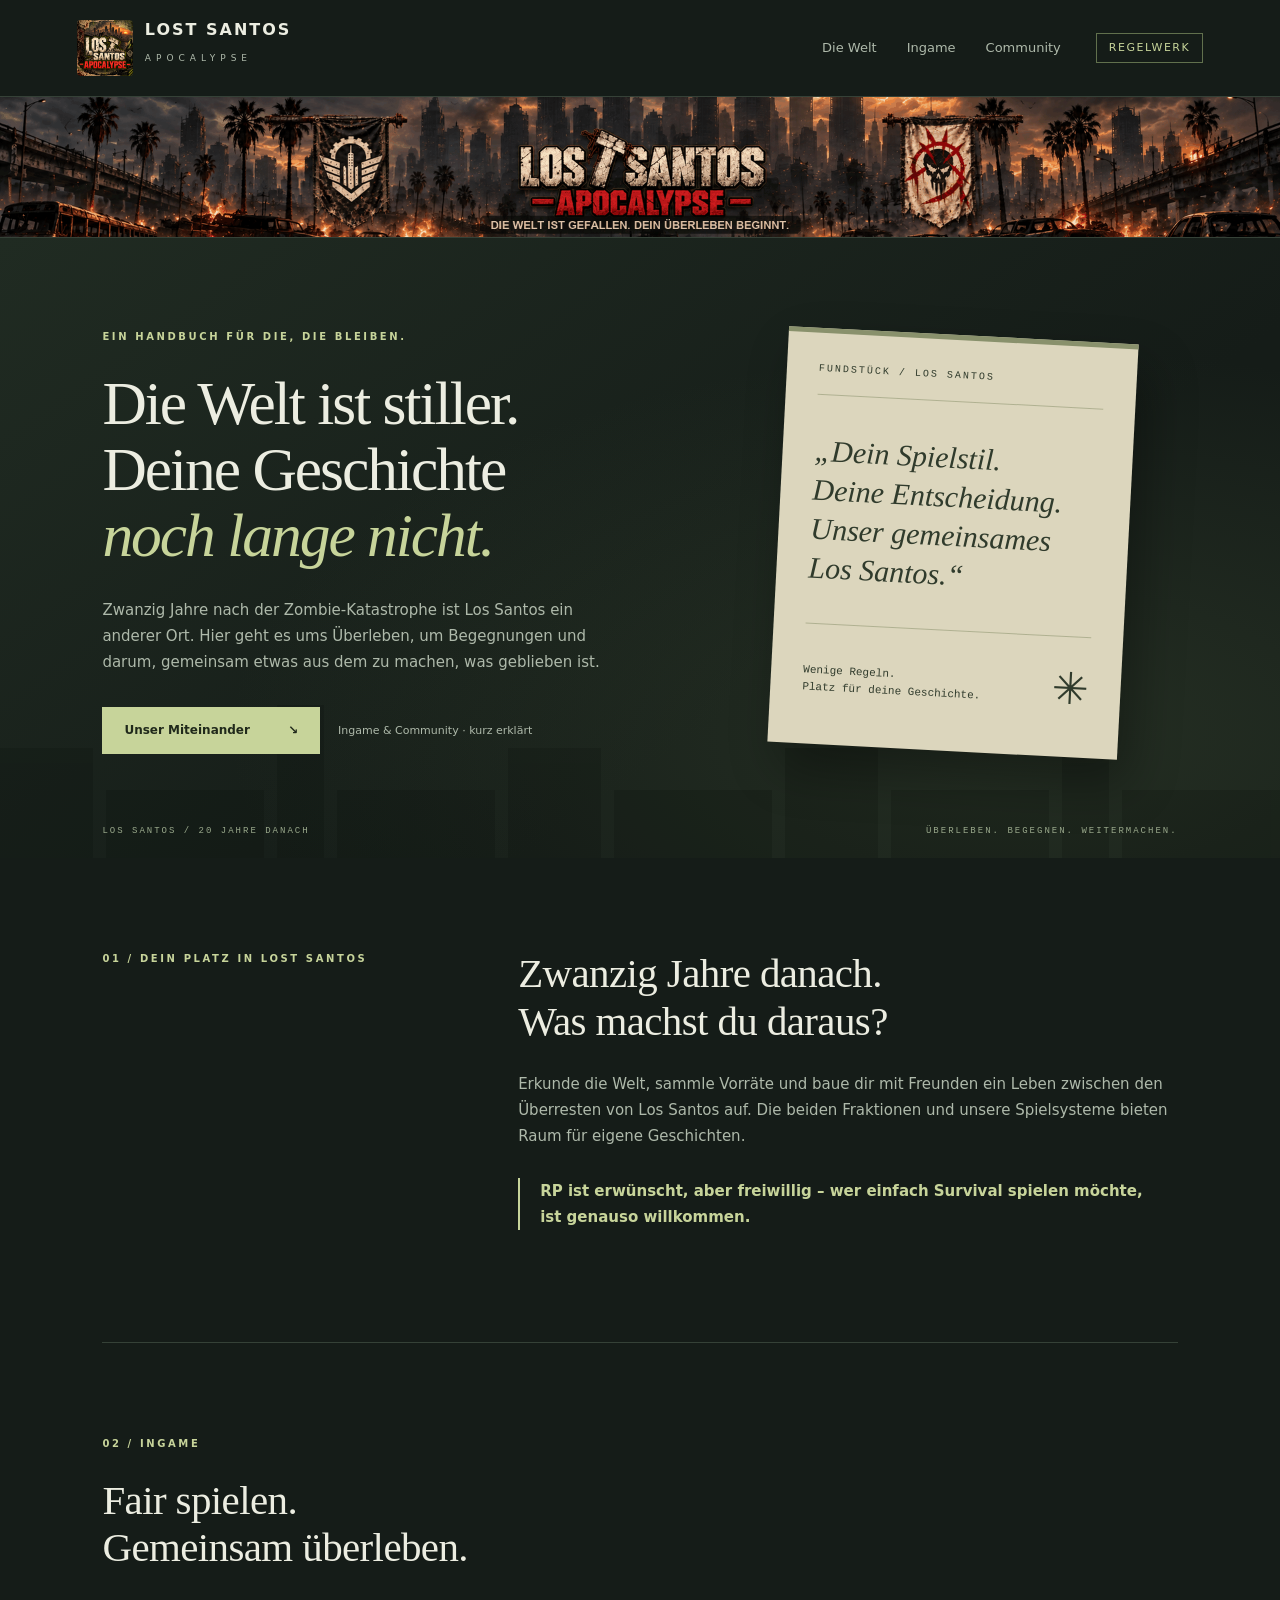
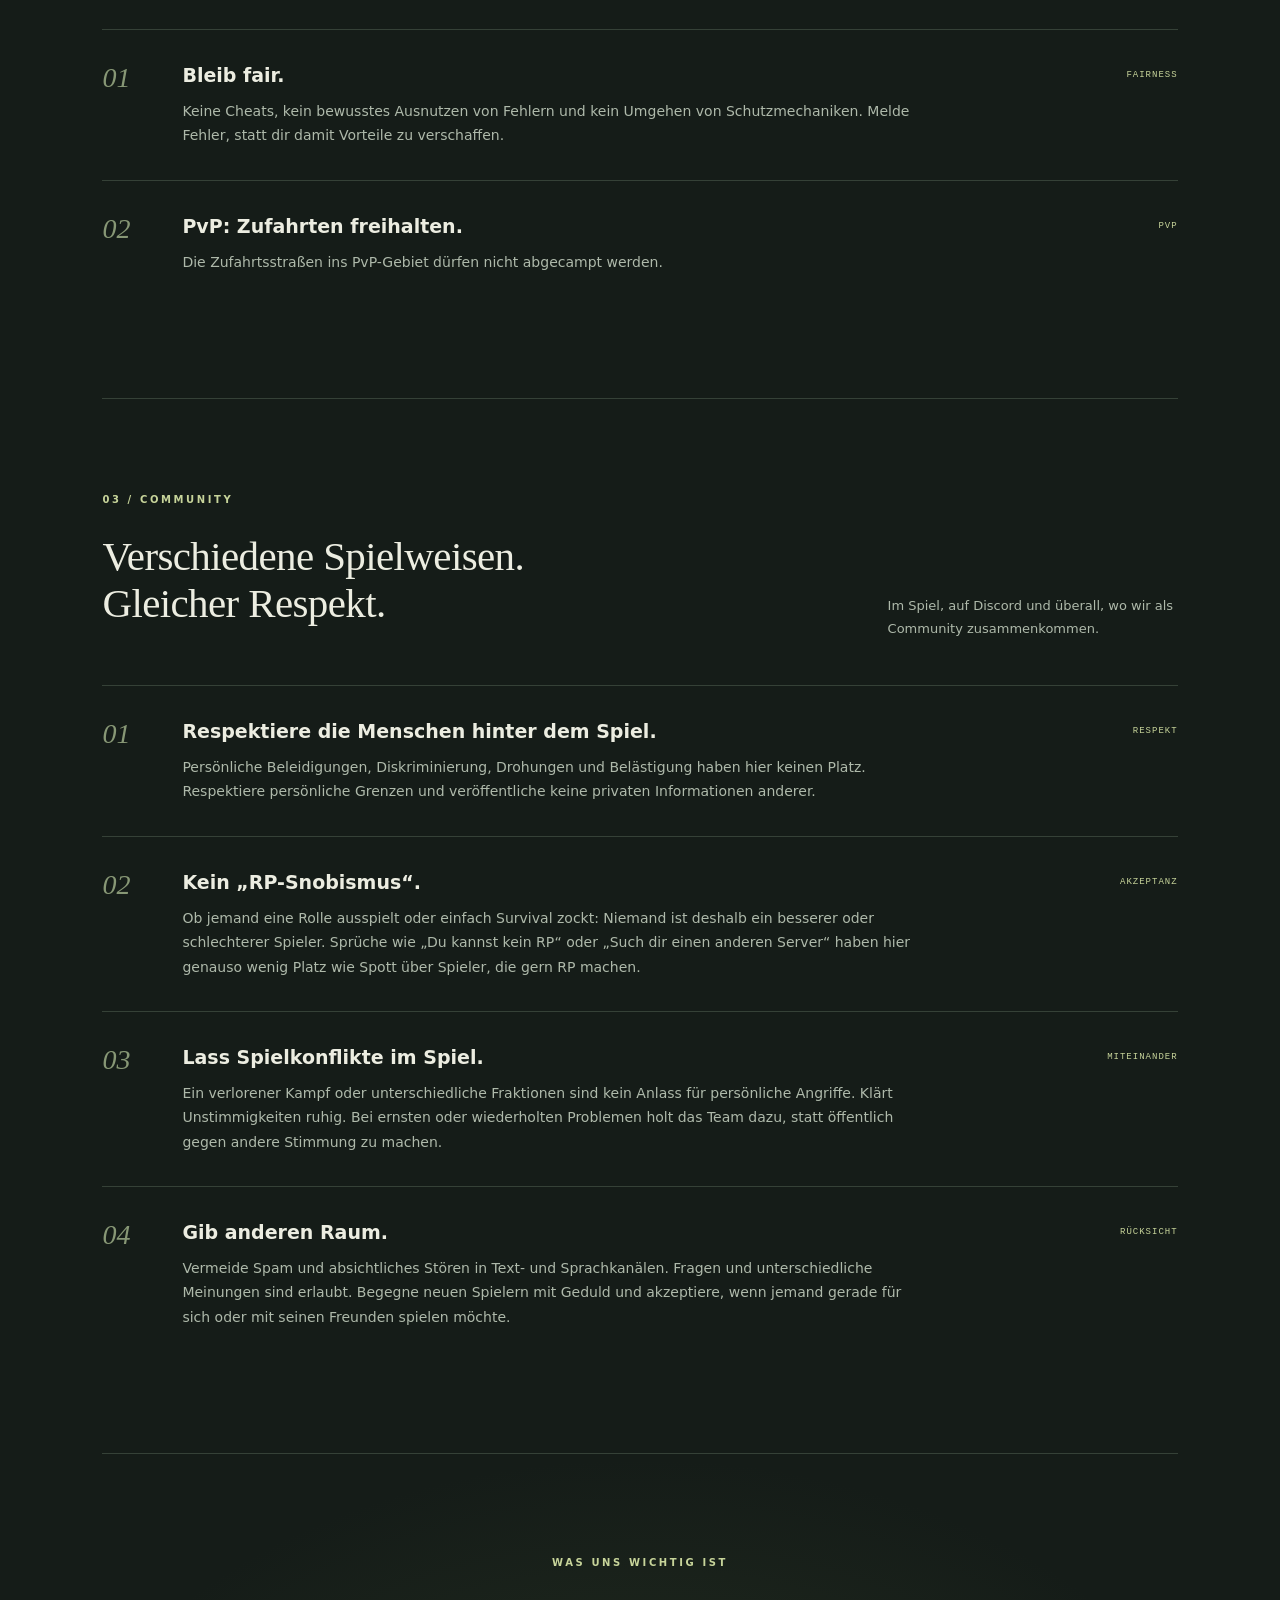
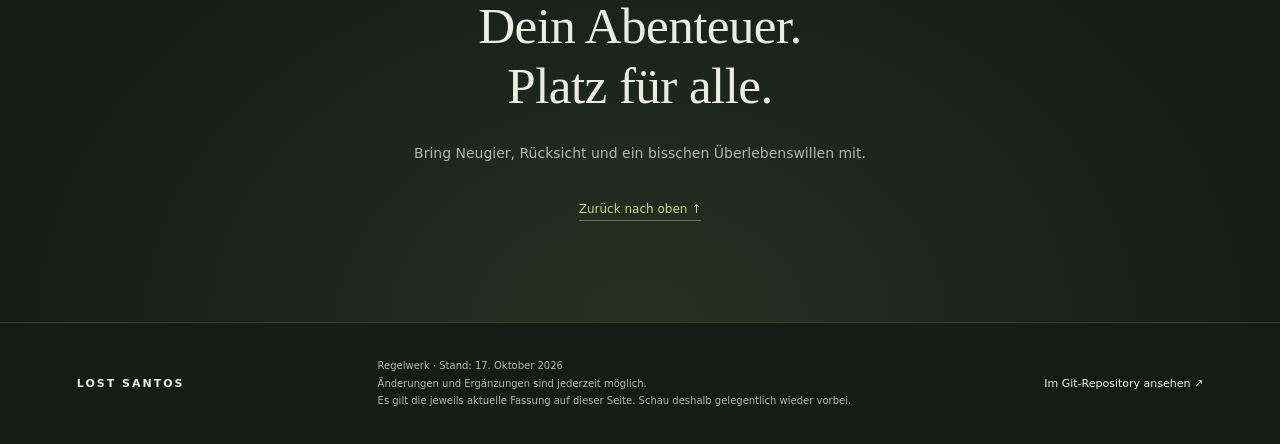
==== website/regelwerk/regelwerk.html @ 243e9819 "Community-Regel gegen RP-Snobismus konkretisieren" ====
<!doctype html>
<html lang="de">
<head>
  <meta charset="utf-8">
  <meta name="viewport" content="width=device-width, initial-scale=1">
  <meta name="theme-color" content="#151c18">
  <meta property="og:title" content="Lost Santos Apocalypse · Regelwerk">
  <meta property="og:description" content="Dein Abenteuer. Dein Spielstil. Survival und freiwilliges RP – mit fairen Ingame- und Community-Regeln.">
  <meta property="og:type" content="website">
  <meta property="og:site_name" content="Lost Santos · Apocalypse">
  <meta property="og:url" content="https://boreal-code-forge.github.io/LosT---Apocalypse-Server/regelwerk.html">
  <meta property="og:image" content="https://boreal-code-forge.github.io/LosT---Apocalypse-Server/assets/discord-preview-v1.png">
  <meta property="og:image:type" content="image/png">
  <meta property="og:image:width" content="2172">
  <meta property="og:image:height" content="724">
  <meta property="og:image:alt" content="Lost Santos Apocalypse – Logo zwischen den beiden Fraktionsbannern in der verlassenen Stadt">
  <meta name="twitter:card" content="summary_large_image">
  <meta name="twitter:title" content="Lost Santos Apocalypse · Regelwerk">
  <meta name="twitter:description" content="Survival und freiwilliges RP. Dein Spielstil, unser gemeinsames Los Santos.">
  <meta name="twitter:image" content="https://boreal-code-forge.github.io/LosT---Apocalypse-Server/assets/discord-preview-v1.png">
  <meta name="twitter:image:alt" content="Lost Santos Apocalypse – Projektmotiv">
  <meta name="description" content="Lost Santos – zwanzig Jahre nach der Katastrophe. Survival und freiwilliges RP. Ingame- und Community-Regeln für alle Spielweisen.">
  <link rel="icon" type="image/png" href="assets/logo.png">
  <title>Das kleine Regelwerk · Lost Santos</title>
  <link rel="stylesheet" href="style.css?v=2">
<script id="discord:component-embed" type="application/json">{"component":{"accent_color":13096090,"components":[{"items":[{"media":{"url":"https://boreal-code-forge.github.io/LosT---Apocalypse-Server/assets/discord-preview-v1.png"},"description":"Lost Santos Apocalypse"}],"type":12},{"content":"## Lost Santos · Regelwerk\nSurvival, RP oder beides: Du entscheidest. Gemeinsam spielen, fair bleiben und andere Spielweisen respektieren.","type":10},{"components":[{"url":"https://boreal-code-forge.github.io/LosT---Apocalypse-Server/#ingame","style":5,"label":"Ingame-Regeln","type":2},{"url":"https://boreal-code-forge.github.io/LosT---Apocalypse-Server/#community","style":5,"label":"Community-Regeln","type":2}],"type":1}],"type":17}}</script>
</head>
<body>
  <a class="skip" href="#leitlinien">Direkt zu den Ingame-Regeln</a>
  <header class="topbar">
    <a class="brand" href="#"><img class="brand-logo" src="assets/logo.png" width="96" height="96" alt=""> LOST SANTOS<span class="brand-sub">APOCALYPSE</span></a>
    <nav aria-label="Seitennavigation"><a href="#welt">Die Welt</a><a href="#ingame">Ingame</a><a href="#community">Community</a></nav>
    <span class="draft">Regelwerk</span>
  </header>
  <main>
    <div class="project-banner">
      <picture>
        <source media="(prefers-reduced-motion: reduce)" srcset="assets/banner.png">
        <img src="assets/banner.gif" width="1920" height="210" alt="Lost Santos Apocalypse – verlassene Skyline und die Banner beider Fraktionen" fetchpriority="high">
      </picture>
    </div>
    <section class="hero" aria-labelledby="titel">
      <div class="hero-copy"><p class="eyebrow">EIN HANDBUCH FÜR DIE, DIE BLEIBEN.</p>
        <h1 id="titel">Die Welt ist stiller.<br>Deine Geschichte<br><em>noch lange nicht.</em></h1>
        <p class="intro">Zwanzig Jahre nach der Zombie-Katastrophe ist Los Santos ein anderer Ort. Hier geht es ums Überleben, um Begegnungen und darum, gemeinsam etwas aus dem zu machen, was geblieben ist.</p>
        <a class="button" href="#leitlinien">Unser Miteinander <span aria-hidden="true">↘</span></a><span class="reading">Ingame &amp; Community · kurz erklärt</span>
      </div>
      <aside class="field-note"><span class="note-meta">FUNDSTÜCK / LOS SANTOS</span><p>„Dein Spielstil.<br>Deine Entscheidung.<br>Unser gemeinsames Los Santos.“</p><div class="note-bottom">Wenige Regeln.<br>Platz für deine Geschichte.<span aria-hidden="true">✳</span></div></aside>
      <div class="horizon" aria-hidden="true"><i></i><i></i><i></i><i></i><i></i><i></i><i></i><i></i><i></i><i></i></div>
      <div class="hero-bottom"><span>LOS SANTOS / 20 JAHRE DANACH</span><span>ÜBERLEBEN. BEGEGNEN. WEITERMACHEN.</span></div>
    </section>
    <section class="world section" id="welt"><p class="eyebrow">01 / DEIN PLATZ IN LOST SANTOS</p><div><h2>Zwanzig Jahre danach.<br>Was machst du daraus?</h2><p>Erkunde die Welt, sammle Vorräte und baue dir mit Freunden ein Leben zwischen den Überresten von Los Santos auf. Die beiden Fraktionen und unsere Spielsysteme bieten Raum für eigene Geschichten.</p><p class="principle">RP ist erwünscht, aber freiwillig – wer einfach Survival spielen möchte, ist genauso willkommen.</p></div></section>
    <section class="rules section" id="leitlinien"><div class="section-heading" id="ingame"><div><p class="eyebrow">02 / INGAME</p><h2>Fair spielen.<br>Gemeinsam überleben.</h2></div></div>
      <div class="rule-list">
        <article><span class="number">01</span><div><h3>Bleib fair.</h3><p>Keine Cheats, kein bewusstes Ausnutzen von Fehlern und kein Umgehen von Schutzmechaniken. Melde Fehler, statt dir damit Vorteile zu verschaffen.</p></div><span class="rule-tag">FAIRNESS</span></article>
        <article><span class="number">02</span><div><h3>PvP: Zufahrten freihalten.</h3><p>Die Zufahrtsstraßen ins PvP-Gebiet dürfen nicht abgecampt werden.</p></div><span class="rule-tag">PVP</span></article>
      </div>
    </section>
    <section class="rules section" id="community"><div class="section-heading"><div><p class="eyebrow">03 / COMMUNITY</p><h2>Verschiedene Spielweisen.<br>Gleicher Respekt.</h2></div><p>Im Spiel, auf Discord und überall, wo wir als Community zusammenkommen.</p></div>
      <div class="rule-list">
        <article><span class="number">01</span><div><h3>Respektiere die Menschen hinter dem Spiel.</h3><p>Persönliche Beleidigungen, Diskriminierung, Drohungen und Belästigung haben hier keinen Platz. Respektiere persönliche Grenzen und veröffentliche keine privaten Informationen anderer.</p></div><span class="rule-tag">RESPEKT</span></article>
        <article><span class="number">02</span><div><h3>Kein „RP-Snobismus“.</h3><p>Ob jemand eine Rolle ausspielt oder einfach Survival zockt: Niemand ist deshalb ein besserer oder schlechterer Spieler. Sprüche wie „Du kannst kein RP“ oder „Such dir einen anderen Server“ haben hier genauso wenig Platz wie Spott über Spieler, die gern RP machen.</p></div><span class="rule-tag">AKZEPTANZ</span></article>
        <article><span class="number">03</span><div><h3>Lass Spielkonflikte im Spiel.</h3><p>Ein verlorener Kampf oder unterschiedliche Fraktionen sind kein Anlass für persönliche Angriffe. Klärt Unstimmigkeiten ruhig. Bei ernsten oder wiederholten Problemen holt das Team dazu, statt öffentlich gegen andere Stimmung zu machen.</p></div><span class="rule-tag">MITEINANDER</span></article>
        <article><span class="number">04</span><div><h3>Gib anderen Raum.</h3><p>Vermeide Spam und absichtliches Stören in Text- und Sprachkanälen. Fragen und unterschiedliche Meinungen sind erlaubt. Begegne neuen Spielern mit Geduld und akzeptiere, wenn jemand gerade für sich oder mit seinen Freunden spielen möchte.</p></div><span class="rule-tag">RÜCKSICHT</span></article>
      </div>
    </section>
    <section class="closing"><p class="eyebrow">WAS UNS WICHTIG IST</p><h2>Dein Abenteuer.<br>Platz für alle.</h2><p>Bring Neugier, Rücksicht und ein bisschen Überlebenswillen mit.</p><a href="#titel">Zurück nach oben ↑</a></section>
  </main>
  <footer><a class="footer-brand" href="#">LOST SANTOS</a><p>Regelwerk · Stand: 17. Oktober 2026<br>Änderungen und Ergänzungen sind jederzeit möglich.<br>Es gilt die jeweils aktuelle Fassung auf dieser Seite. Schau deshalb gelegentlich wieder vorbei.</p><a href="https://github.com/Boreal-Code-Forge/LosT---Apocalypse-Server/tree/main/website/regelwerk">Im Git-Repository ansehen ↗</a></footer>
</body>
</html>
---- website/regelwerk/style.css ----
:root{color-scheme:dark;--bg:#151c18;--ink:#ecede1;--muted:#aeb9aa;--line:#354137;--accent:#c7d49a;--paper:#dcd6bd}
*{box-sizing:border-box}html{scroll-behavior:smooth;scroll-padding-top:90px}body{margin:0;background:var(--bg);color:var(--ink);font:16px/1.75 system-ui,-apple-system,"Segoe UI",sans-serif}a{color:inherit;text-decoration:none}a:focus-visible{outline:3px solid var(--accent);outline-offset:6px}.skip{position:absolute;left:20px;top:-100px;background:var(--paper);color:var(--bg);padding:12px;z-index:20}.skip:focus{top:10px}.topbar{min-height:96px;padding:20px 6%;display:flex;align-items:center;gap:35px;border-bottom:1px solid var(--line)}.brand{font-weight:850;letter-spacing:2px;display:grid;grid-template-columns:44px auto;column-gap:12px;line-height:1.3}.brand-mark{grid-row:span 2;border:1px solid var(--accent);display:grid;place-items:center;color:var(--accent);font-size:16px}.brand-sub{font-size:9px;font-weight:500;letter-spacing:5px;color:var(--muted)}nav{display:flex;gap:30px;margin-left:auto;font-size:13px;color:var(--muted)}nav a:hover,footer a:hover{color:var(--accent)}.draft{border:1px solid #61704d;color:var(--accent);padding:4px 12px;font-size:11px;text-transform:uppercase;letter-spacing:1.5px}.hero{position:relative;overflow:hidden;min-height:710px;padding:82px 8% 74px;display:grid;grid-template-columns:1.5fr 1fr;gap:7%;align-items:center;background:radial-gradient(ellipse at 80% 80%,#45563a55,transparent 55%),linear-gradient(145deg,#202b22,#151c18 65%)}.hero-copy,.field-note{position:relative;z-index:2}.eyebrow{font-size:10px;font-weight:750;letter-spacing:2.6px;color:var(--accent);margin:0 0 24px}h1,h2,h3,p{margin-top:0}h1{font:clamp(42px,4.8vw,76px)/1.08 Georgia,serif;letter-spacing:-2px;margin-bottom:28px}h1 em{color:var(--accent);font-weight:400}.intro{max-width:520px;color:var(--muted);font-size:15px}.button{display:inline-flex;gap:38px;align-items:center;background:var(--accent);color:#20291b;padding:13px 22px;font-size:12px;font-weight:750;margin-top:16px}.button:hover{background:#e2eabf}.reading{display:inline-block;color:var(--muted);font-size:11px;margin:18px}.field-note{background:var(--paper);color:#303b2c;max-width:350px;padding:30px 32px;transform:rotate(3deg);box-shadow:12px 24px 50px #0005;border-top:5px solid #89916c}.note-meta{font:10px monospace;letter-spacing:2px;border-bottom:1px solid #89916c88;display:block;padding-bottom:20px}.field-note>p{font:italic 30px/1.3 Georgia,serif;margin:36px 0}.note-bottom{display:flex;justify-content:space-between;align-items:center;font:11px/1.6 monospace;border-top:1px solid #89916c88;padding-top:20px}.note-bottom span{font-size:44px}.hero-bottom{position:absolute;bottom:22px;left:8%;right:8%;display:flex;justify-content:space-between;font:9px monospace;letter-spacing:2px;color:#99a88b}.horizon{position:absolute;bottom:0;left:0;width:100%;height:170px;display:flex;align-items:end;gap:1%;opacity:.18;pointer-events:none}.horizon i{background:#070c08;width:10%;height:65%}.horizon i:nth-child(3n){height:90%;width:5%}.horizon i:nth-child(2n){height:40%;width:17%}.section{margin:0 auto;padding:92px 0;max-width:1120px;width:84%;border-bottom:1px solid var(--line)}.world{display:grid;grid-template-columns:1fr 2fr;gap:8%}h2{font:clamp(30px,3.2vw,46px)/1.17 Georgia,serif;letter-spacing:-.6px;margin-bottom:25px}.world p:not(.eyebrow),.examples>div>p:not(.eyebrow){color:var(--muted);font-size:15px;max-width:650px}.world .principle{color:var(--accent)!important;font-weight:650;border-left:2px solid var(--accent);padding-left:20px;margin:28px 0 20px}.section-heading{display:flex;justify-content:space-between;gap:40px;align-items:end;margin-bottom:32px}.section-heading>p{max-width:290px;font-size:13px;color:var(--muted)}.rule-list article{display:grid;grid-template-columns:60px 1fr 110px;gap:20px;padding:32px 0;border-top:1px solid var(--line)}.number{font:italic 28px Georgia,serif;color:#879775}h3{font-size:19px;line-height:1.4;margin-bottom:10px;font-weight:600}.rule-list p{font-size:14px;color:var(--muted);max-width:740px;margin-bottom:0}.rule-tag{font:9px monospace;letter-spacing:1px;color:var(--accent);padding-top:8px;text-align:right}.rule-list .small-note{font-size:12px;margin-top:12px;color:#d5c79c}.examples{display:grid;grid-template-columns:1fr 1.2fr;gap:10%}.example-stack figure{margin:0 0 22px;padding:25px 28px;background:#202a22;border-left:2px solid #64774e}.example-stack figcaption{font:9px monospace;letter-spacing:1.2px;color:var(--accent)}blockquote{font:italic 23px/1.4 Georgia,serif;margin:16px 0}.example-stack p{font-size:12px;color:var(--muted);margin:0}.closing{text-align:center;padding:100px 8%;background:radial-gradient(ellipse at bottom,#34432a88,transparent 70%)}.closing h2{font-size:clamp(34px,4vw,53px)}.closing>p:not(.eyebrow){font-size:14px;color:var(--muted)}.closing>a{display:inline-block;margin-top:20px;border-bottom:1px solid #687855;font-size:12px;color:var(--accent)}footer{padding:34px 6%;border-top:1px solid var(--line);display:flex;justify-content:space-between;align-items:center;gap:30px}footer p{font-size:10px;color:var(--muted);margin:0}footer>a{font-size:11px}.footer-brand{font-weight:850;letter-spacing:2px}
@media(min-width:1500px){.hero{padding-left:max(8%,calc((100% - 1120px)/2));padding-right:max(8%,calc((100% - 1120px)/2))}}@media(max-width:800px){.topbar{gap:18px;flex-wrap:wrap;padding:18px 6%}.brand{font-size:13px}nav{order:3;width:100%;justify-content:center;margin:0;gap:28px}.draft{margin-left:auto}.hero{grid-template-columns:1fr;padding:55px 8% 75px;gap:40px}.field-note{width:100%;max-width:440px;transform:rotate(1deg);justify-self:center}.hero-bottom{font-size:8px}.hero-bottom span:last-child{display:none}.section{padding:55px 0}.world,.examples{grid-template-columns:1fr;gap:15px}.section-heading{display:block}.section-heading>p{max-width:none}.rule-list article{grid-template-columns:35px 1fr;gap:12px}.rule-tag{grid-column:2;text-align:left;padding:0;grid-row:auto}.reading{margin-left:0;display:block}.closing{padding:65px 8%}footer{flex-direction:column;text-align:center;gap:18px}h1{letter-spacing:-1px}.field-note>p{font-size:27px}}@media(prefers-reduced-motion:reduce){html{scroll-behavior:auto}}@media print{body{background:white;color:#111}.topbar, .horizon,.button,.reading,.hero-bottom,.closing>a,footer>a{display:none}.hero{display:block;min-height:0;padding:20px;background:none}.field-note{display:none}.section{width:100%;padding:25px 0}.world,.examples{display:block}.eyebrow,.rule-list p,.world p:not(.eyebrow),.rule-tag{color:#333!important}.rule-list article{break-inside:avoid}.closing{padding:25px;background:none}footer{padding:15px}.example-stack figure{background:#eee}h1 em{color:#333}}

/* Originales Projektbranding; Banner immer vollständig anzeigen. */
.brand{grid-template-columns:56px auto}.brand-logo{grid-row:span 2;width:56px;height:56px;object-fit:contain;border-radius:4px;align-self:center}.project-banner{width:100%;background:#171814;border-bottom:1px solid var(--line)}.project-banner picture,.project-banner img{display:block;width:100%}.project-banner img{height:auto;object-fit:contain}.hero{min-height:620px;padding-top:64px;padding-bottom:74px}
@media(max-width:800px){.brand{grid-template-columns:48px auto}.brand-logo{width:48px;height:48px}.hero{min-height:0;padding-top:45px}}
@media print{.project-banner{display:none}}
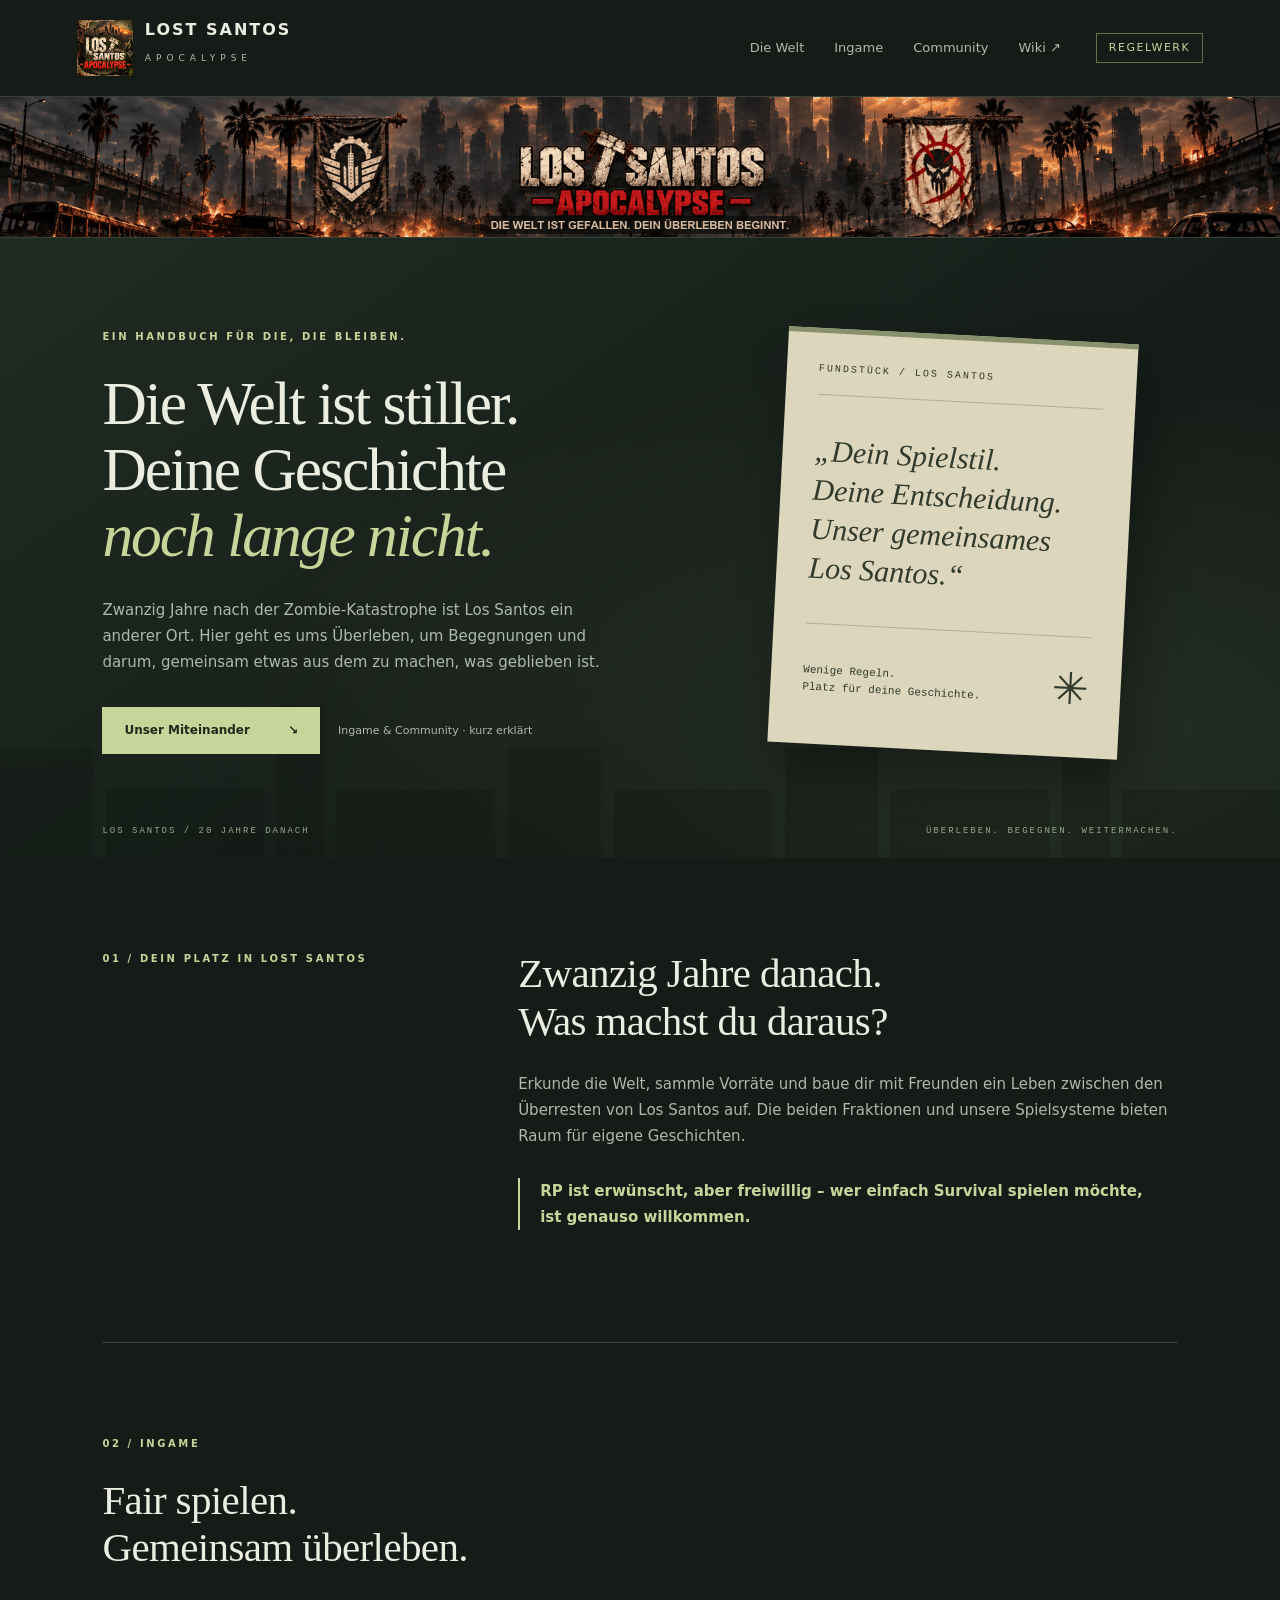
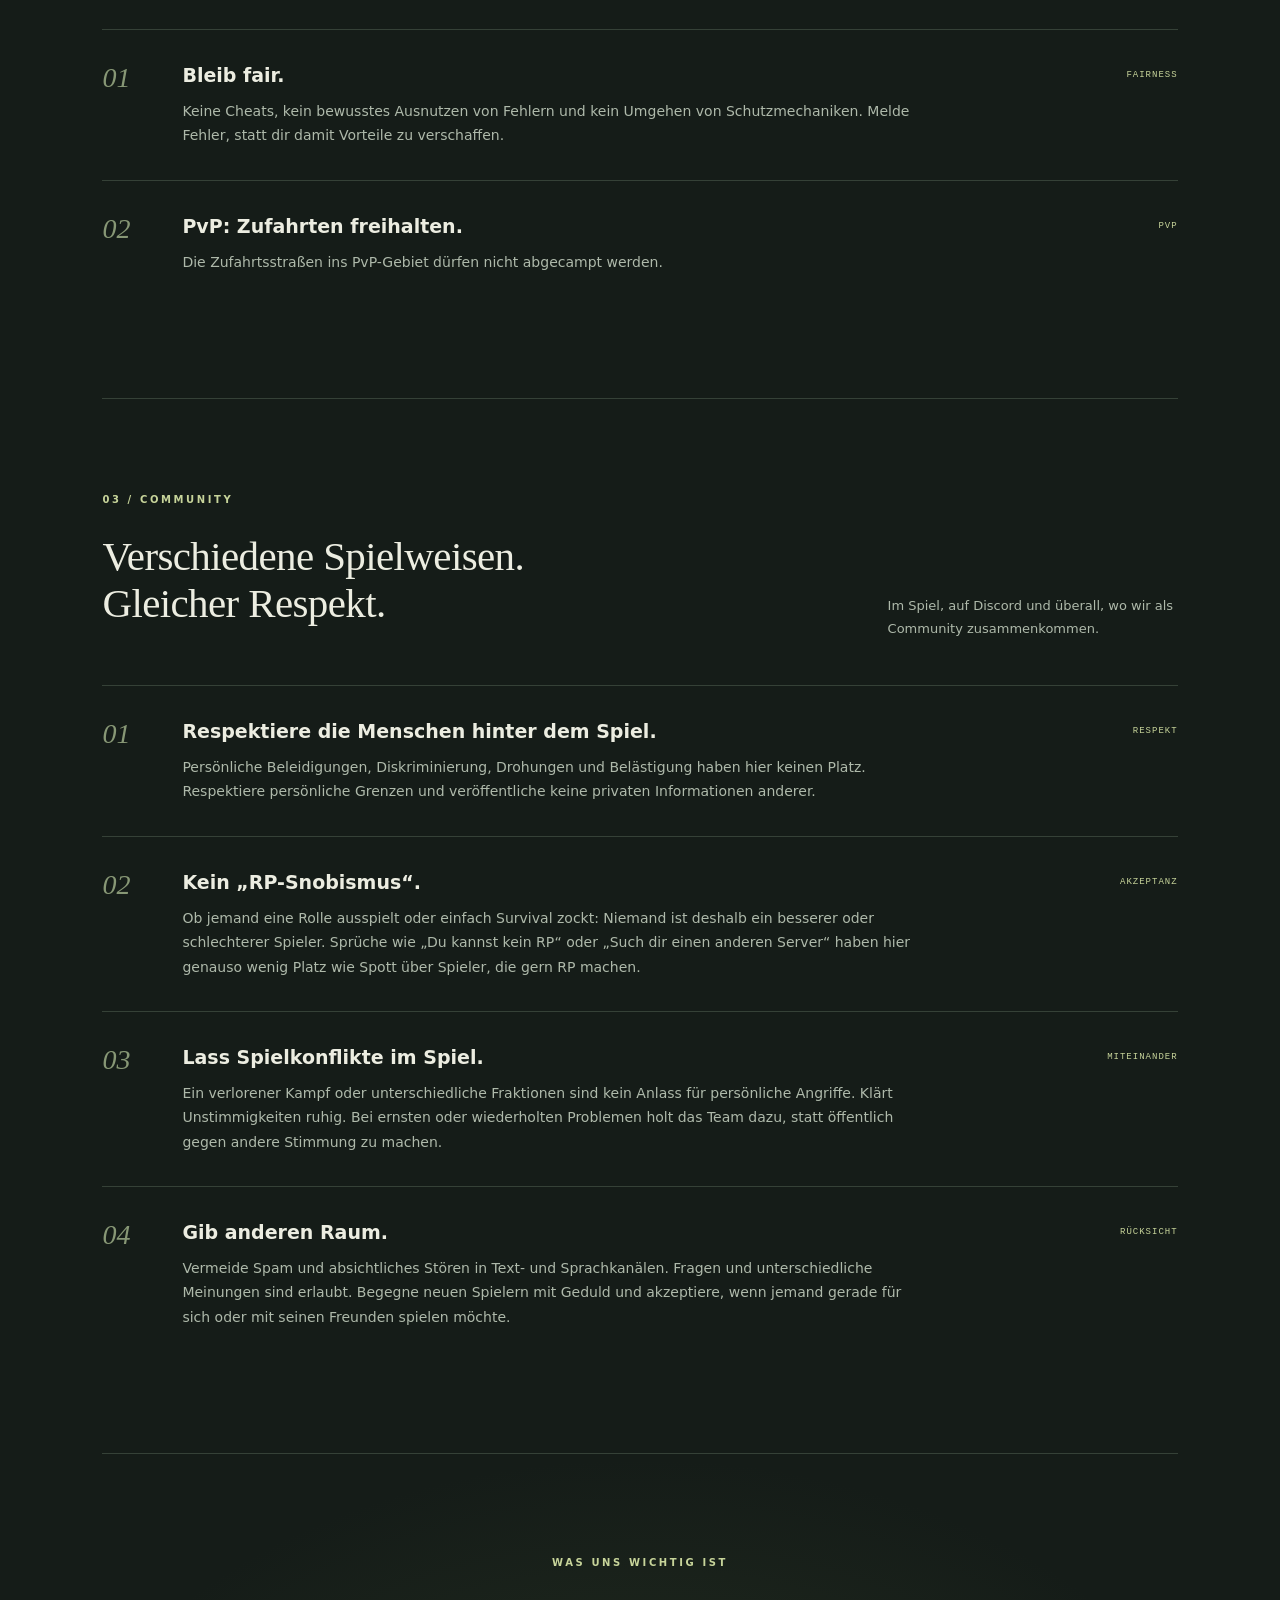
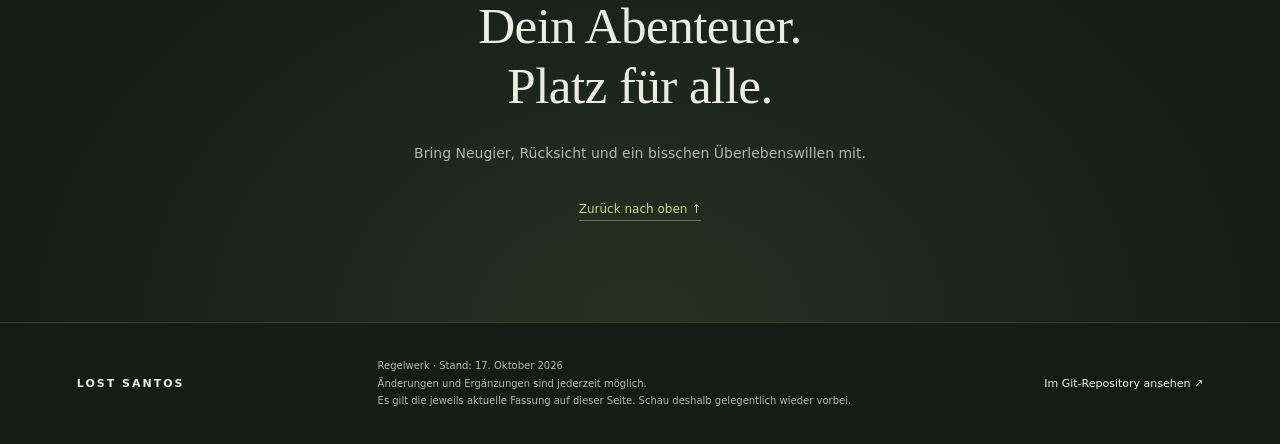
==== commit 2c47c9cb: "Spieler-Wiki mit Suche und nachvollziehbarer Quellenpflege ergänzen" ====
--- a/website/regelwerk/regelwerk.html
+++ b/website/regelwerk/regelwerk.html
@@ -29,7 +29,7 @@
   <a class="skip" href="#leitlinien">Direkt zu den Ingame-Regeln</a>
   <header class="topbar">
     <a class="brand" href="#"><img class="brand-logo" src="assets/logo.png" width="96" height="96" alt=""> LOST SANTOS<span class="brand-sub">APOCALYPSE</span></a>
-    <nav aria-label="Seitennavigation"><a href="#welt">Die Welt</a><a href="#ingame">Ingame</a><a href="#community">Community</a></nav>
+    <nav aria-label="Seitennavigation"><a href="#welt">Die Welt</a><a href="#ingame">Ingame</a><a href="#community">Community</a><a href="wiki/">Wiki ↗</a></nav>
     <span class="draft">Regelwerk</span>
   </header>
   <main>
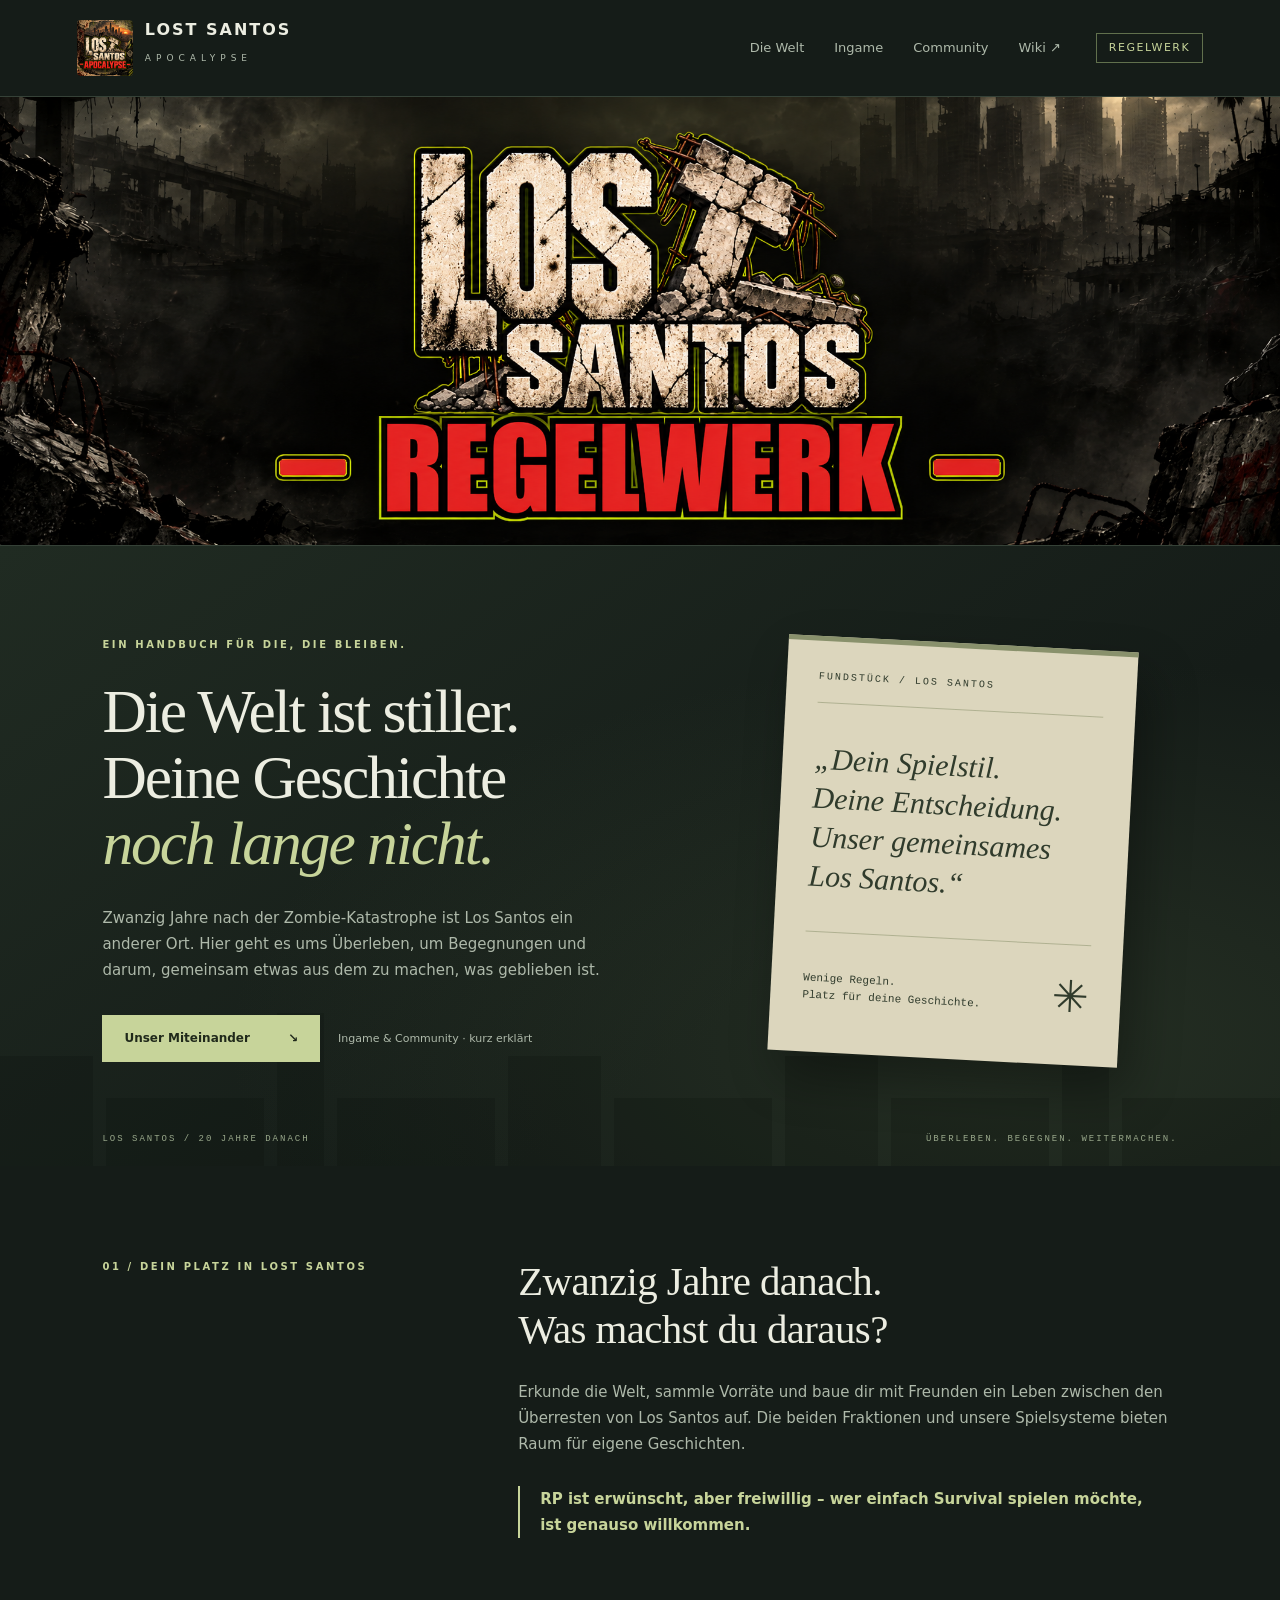
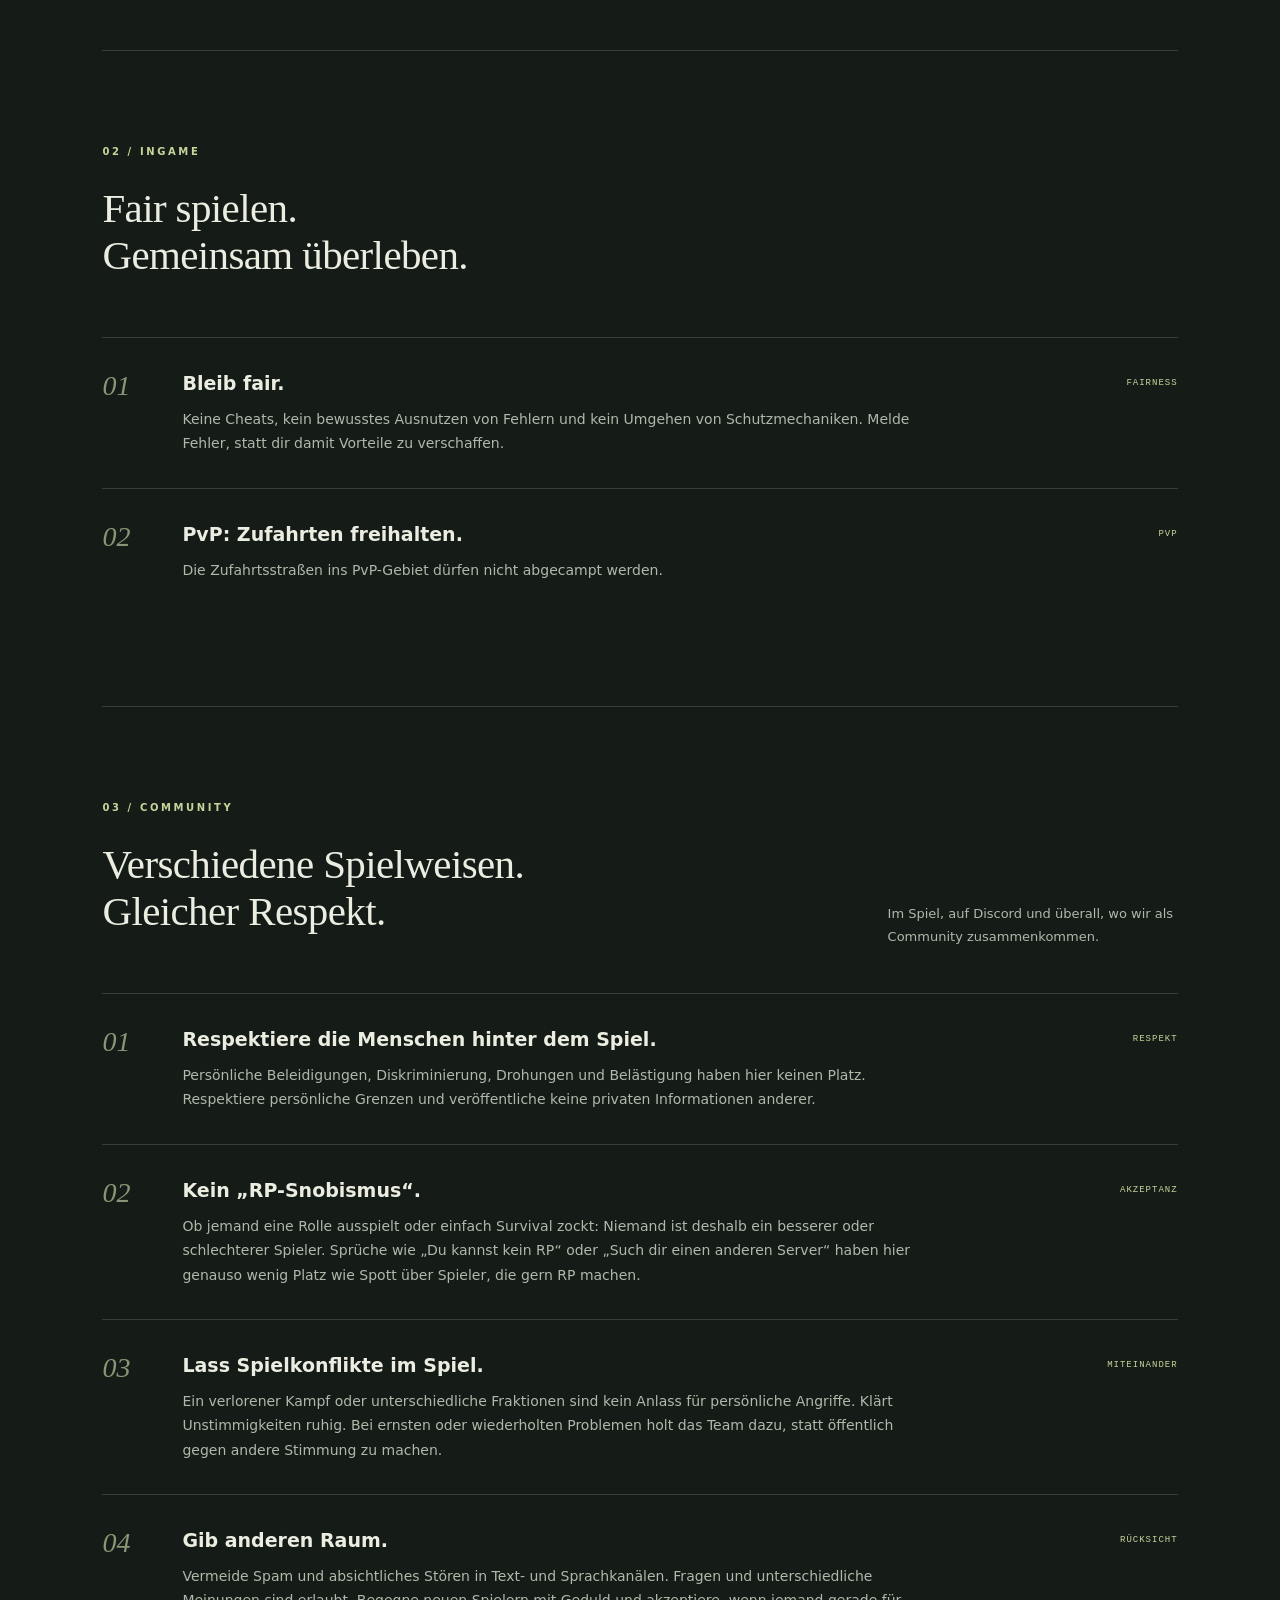
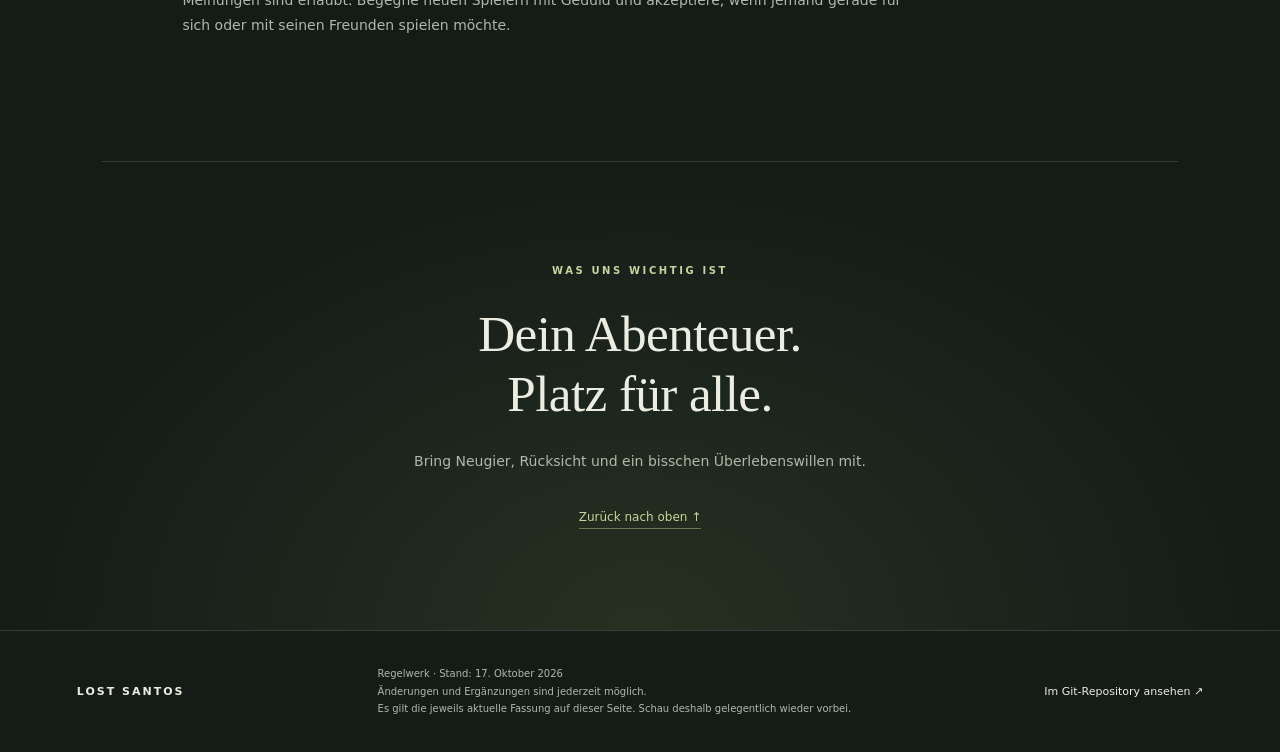
==== commit f9ef8424: "Bereichsbanner für Regelwerk, Wiki und Discord veröffentlichen" ====
--- a/website/regelwerk/regelwerk.html
+++ b/website/regelwerk/regelwerk.html
@@ -9,21 +9,21 @@
   <meta property="og:type" content="website">
   <meta property="og:site_name" content="Lost Santos · Apocalypse">
   <meta property="og:url" content="https://boreal-code-forge.github.io/LosT---Apocalypse-Server/regelwerk.html">
-  <meta property="og:image" content="https://boreal-code-forge.github.io/LosT---Apocalypse-Server/assets/discord-preview-v1.png">
+  <meta property="og:image" content="https://boreal-code-forge.github.io/LosT---Apocalypse-Server/assets/banners/regelwerk.png">
   <meta property="og:image:type" content="image/png">
-  <meta property="og:image:width" content="2172">
-  <meta property="og:image:height" content="724">
-  <meta property="og:image:alt" content="Lost Santos Apocalypse – Logo zwischen den beiden Fraktionsbannern in der verlassenen Stadt">
+  <meta property="og:image:width" content="2120">
+  <meta property="og:image:height" content="742">
+  <meta property="og:image:alt" content="Lost Santos – Regelwerk">
   <meta name="twitter:card" content="summary_large_image">
   <meta name="twitter:title" content="Lost Santos Apocalypse · Regelwerk">
   <meta name="twitter:description" content="Survival und freiwilliges RP. Dein Spielstil, unser gemeinsames Los Santos.">
-  <meta name="twitter:image" content="https://boreal-code-forge.github.io/LosT---Apocalypse-Server/assets/discord-preview-v1.png">
-  <meta name="twitter:image:alt" content="Lost Santos Apocalypse – Projektmotiv">
+  <meta name="twitter:image" content="https://boreal-code-forge.github.io/LosT---Apocalypse-Server/assets/banners/regelwerk.png">
+  <meta name="twitter:image:alt" content="Lost Santos – Regelwerk">
   <meta name="description" content="Lost Santos – zwanzig Jahre nach der Katastrophe. Survival und freiwilliges RP. Ingame- und Community-Regeln für alle Spielweisen.">
   <link rel="icon" type="image/png" href="assets/logo.png">
   <title>Das kleine Regelwerk · Lost Santos</title>
-  <link rel="stylesheet" href="style.css?v=2">
-<script id="discord:component-embed" type="application/json">{"component":{"accent_color":13096090,"components":[{"items":[{"media":{"url":"https://boreal-code-forge.github.io/LosT---Apocalypse-Server/assets/discord-preview-v1.png"},"description":"Lost Santos Apocalypse"}],"type":12},{"content":"## Lost Santos · Regelwerk\nSurvival, RP oder beides: Du entscheidest. Gemeinsam spielen, fair bleiben und andere Spielweisen respektieren.","type":10},{"components":[{"url":"https://boreal-code-forge.github.io/LosT---Apocalypse-Server/#ingame","style":5,"label":"Ingame-Regeln","type":2},{"url":"https://boreal-code-forge.github.io/LosT---Apocalypse-Server/#community","style":5,"label":"Community-Regeln","type":2}],"type":1}],"type":17}}</script>
+  <link rel="stylesheet" href="style.css?v=banners-2">
+<script id="discord:component-embed" type="application/json">{"component":{"accent_color":13096090,"components":[{"items":[{"media":{"url":"https://boreal-code-forge.github.io/LosT---Apocalypse-Server/assets/banners/regelwerk.png"},"description":"Lost Santos Apocalypse"}],"type":12},{"content":"## Lost Santos · Regelwerk\nSurvival, RP oder beides: Du entscheidest. Gemeinsam spielen, fair bleiben und andere Spielweisen respektieren.","type":10},{"components":[{"url":"https://boreal-code-forge.github.io/LosT---Apocalypse-Server/#ingame","style":5,"label":"Ingame-Regeln","type":2},{"url":"https://boreal-code-forge.github.io/LosT---Apocalypse-Server/#community","style":5,"label":"Community-Regeln","type":2}],"type":1}],"type":17}}</script>
 </head>
 <body>
   <a class="skip" href="#leitlinien">Direkt zu den Ingame-Regeln</a>
@@ -34,10 +34,7 @@
   </header>
   <main>
     <div class="project-banner">
-      <picture>
-        <source media="(prefers-reduced-motion: reduce)" srcset="assets/banner.png">
-        <img src="assets/banner.gif" width="1920" height="210" alt="Lost Santos Apocalypse – verlassene Skyline und die Banner beider Fraktionen" fetchpriority="high">
-      </picture>
+      <img src="assets/banners/regelwerk.png" width="2120" height="742" alt="Lost Santos – Regelwerk" fetchpriority="high">
     </div>
     <section class="hero" aria-labelledby="titel">
       <div class="hero-copy"><p class="eyebrow">EIN HANDBUCH FÜR DIE, DIE BLEIBEN.</p>
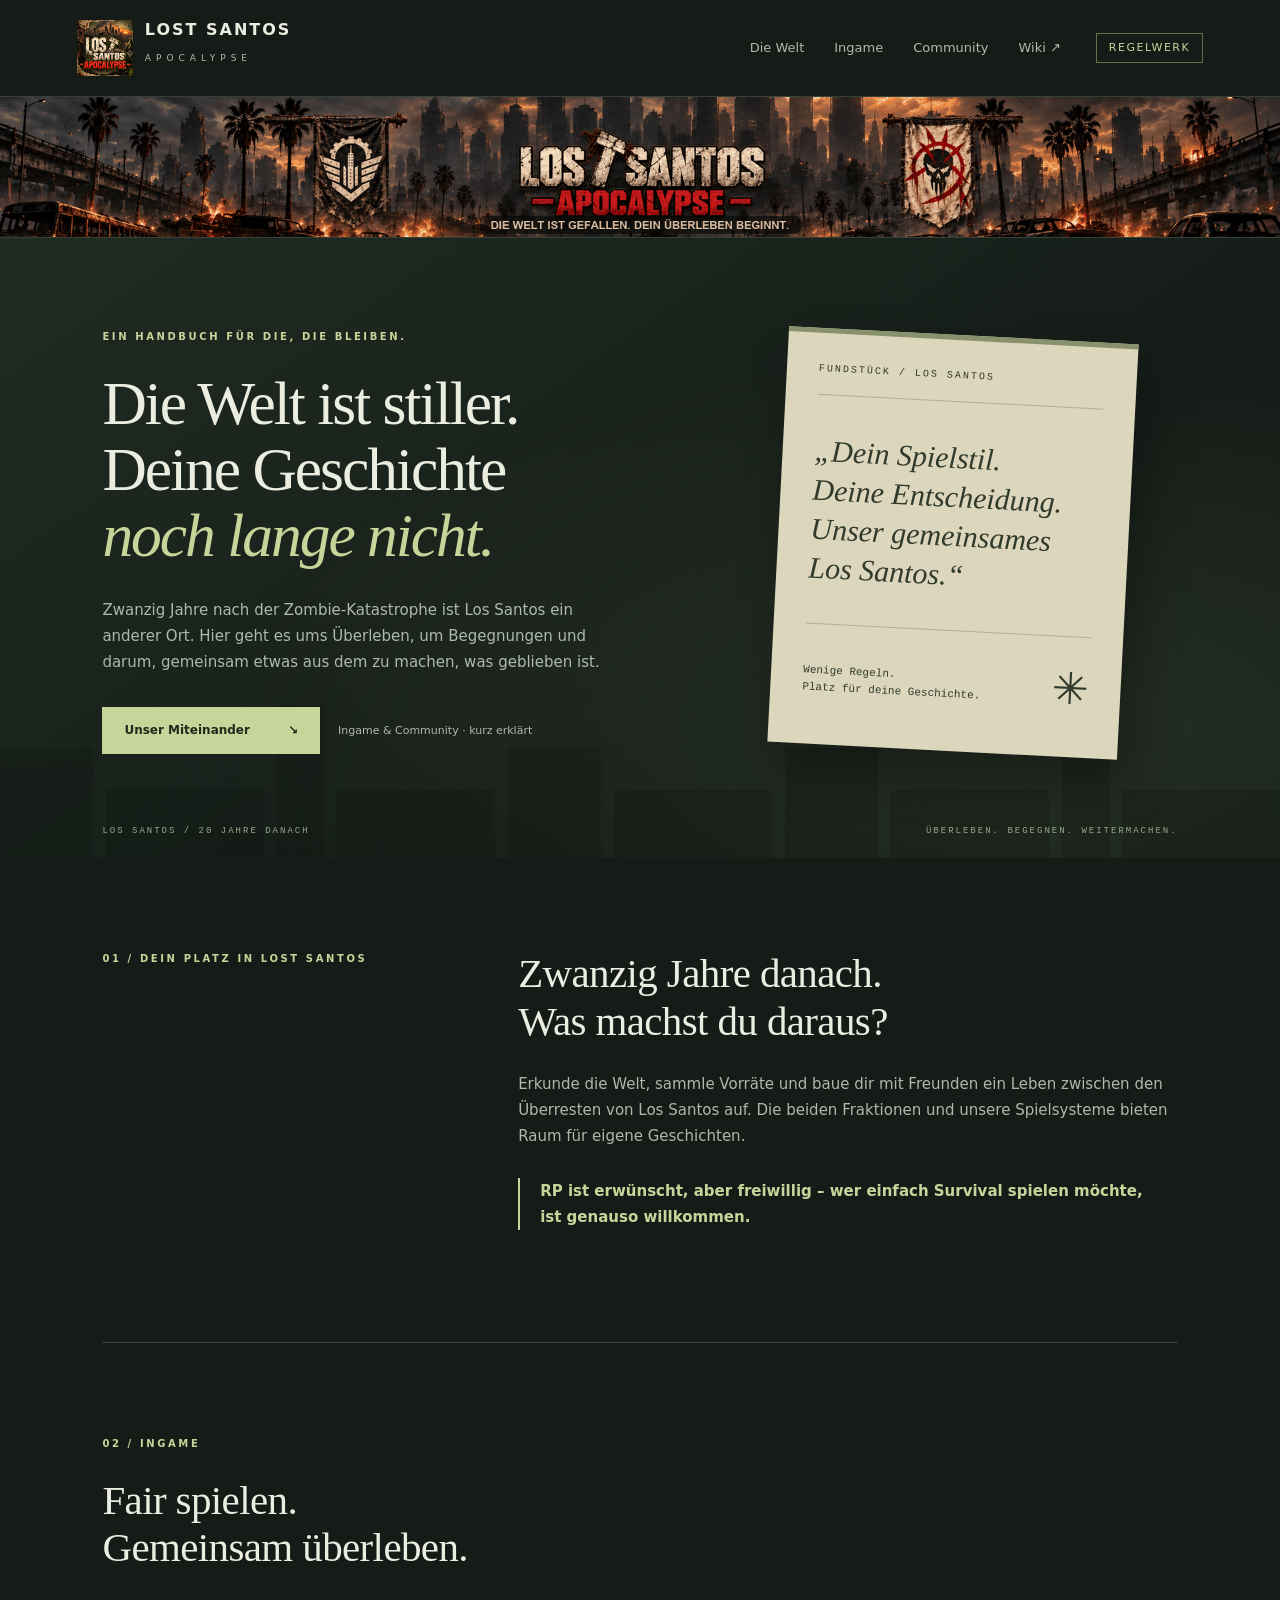
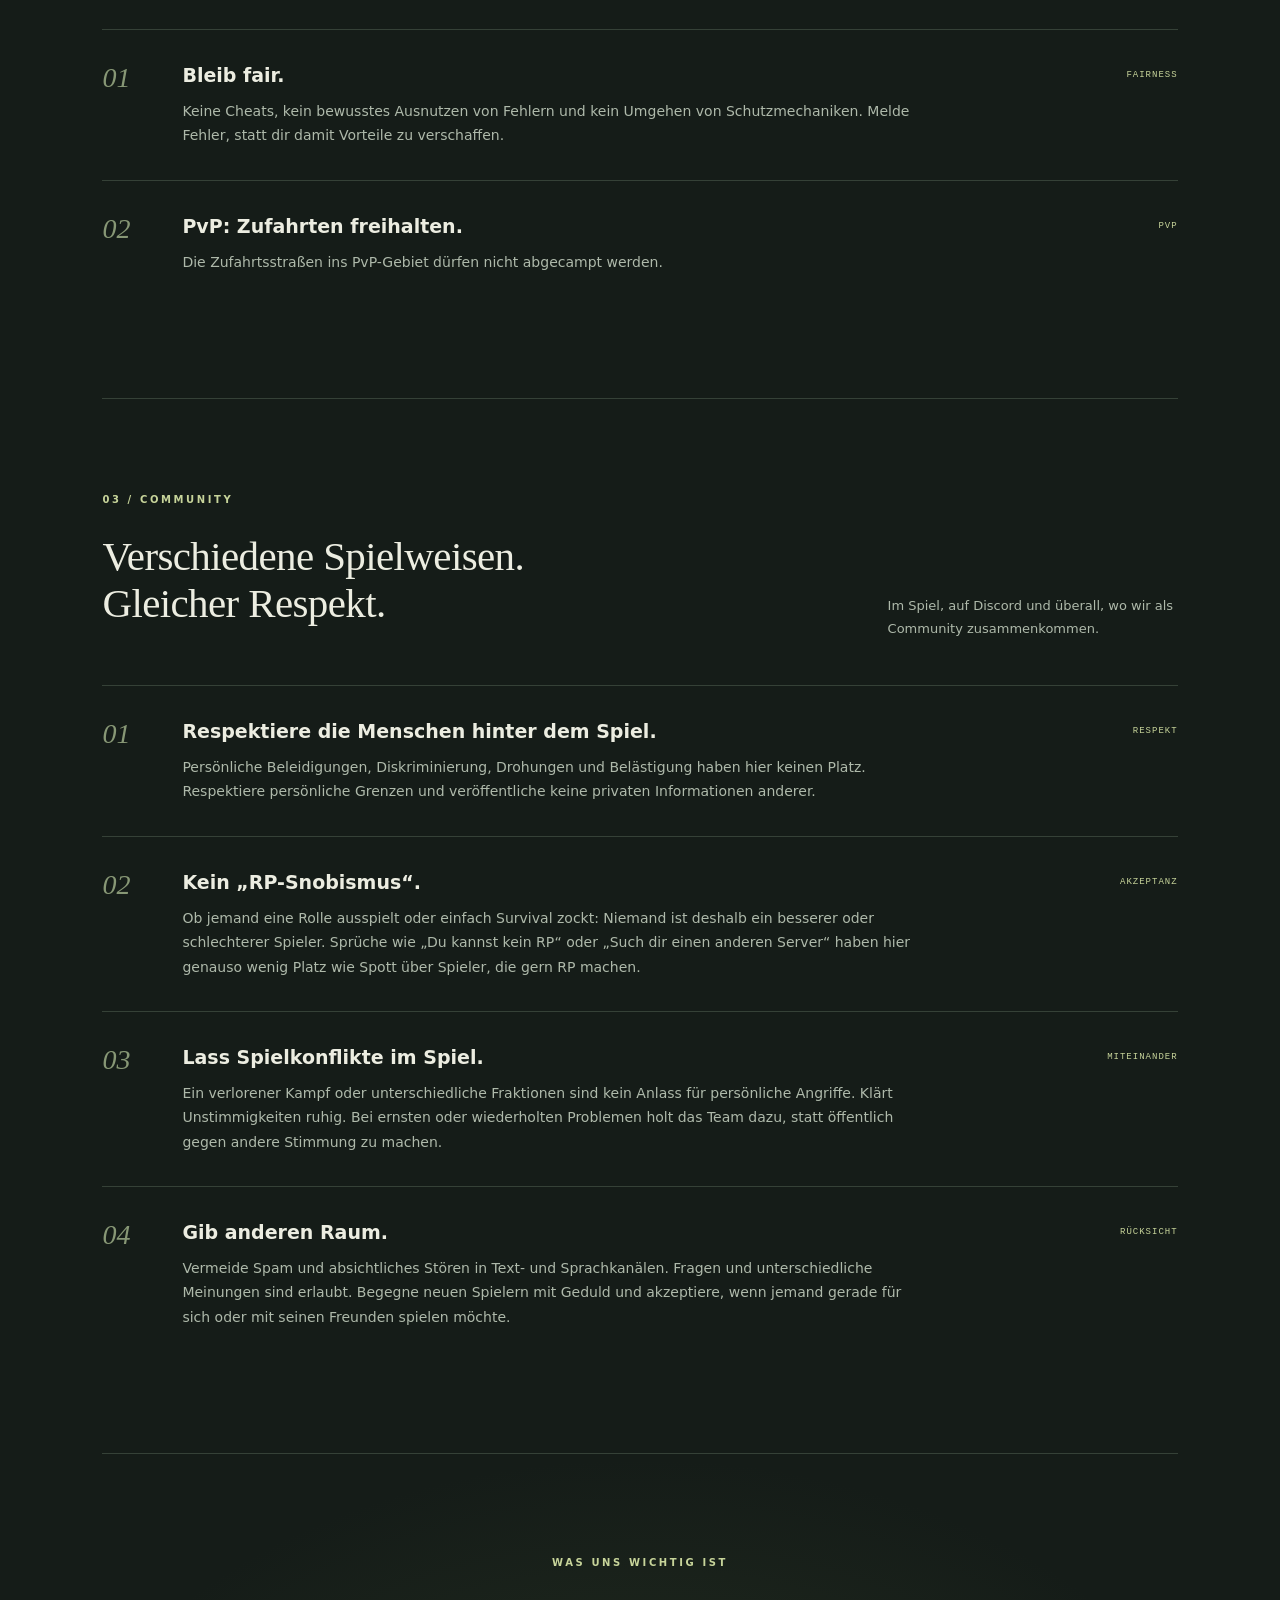
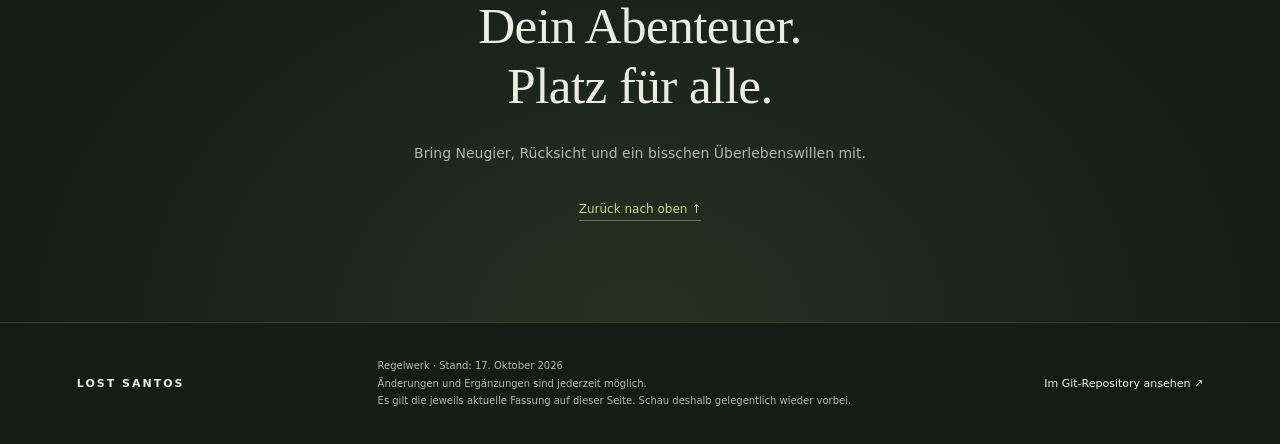
==== commit 18b7f427: "GIF auf Webseiten und Bereichsbanner nur für Discord verwenden" ====
--- a/website/regelwerk/regelwerk.html
+++ b/website/regelwerk/regelwerk.html
@@ -34,7 +34,10 @@
   </header>
   <main>
     <div class="project-banner">
-      <img src="assets/banners/regelwerk.png" width="2120" height="742" alt="Lost Santos – Regelwerk" fetchpriority="high">
+      <picture>
+        <source media="(prefers-reduced-motion: reduce)" srcset="assets/banner.png">
+        <img src="assets/banner.gif" width="1920" height="210" alt="Lost Santos Apocalypse – verlassene Skyline und Fraktionsbanner" fetchpriority="high">
+      </picture>
     </div>
     <section class="hero" aria-labelledby="titel">
       <div class="hero-copy"><p class="eyebrow">EIN HANDBUCH FÜR DIE, DIE BLEIBEN.</p>
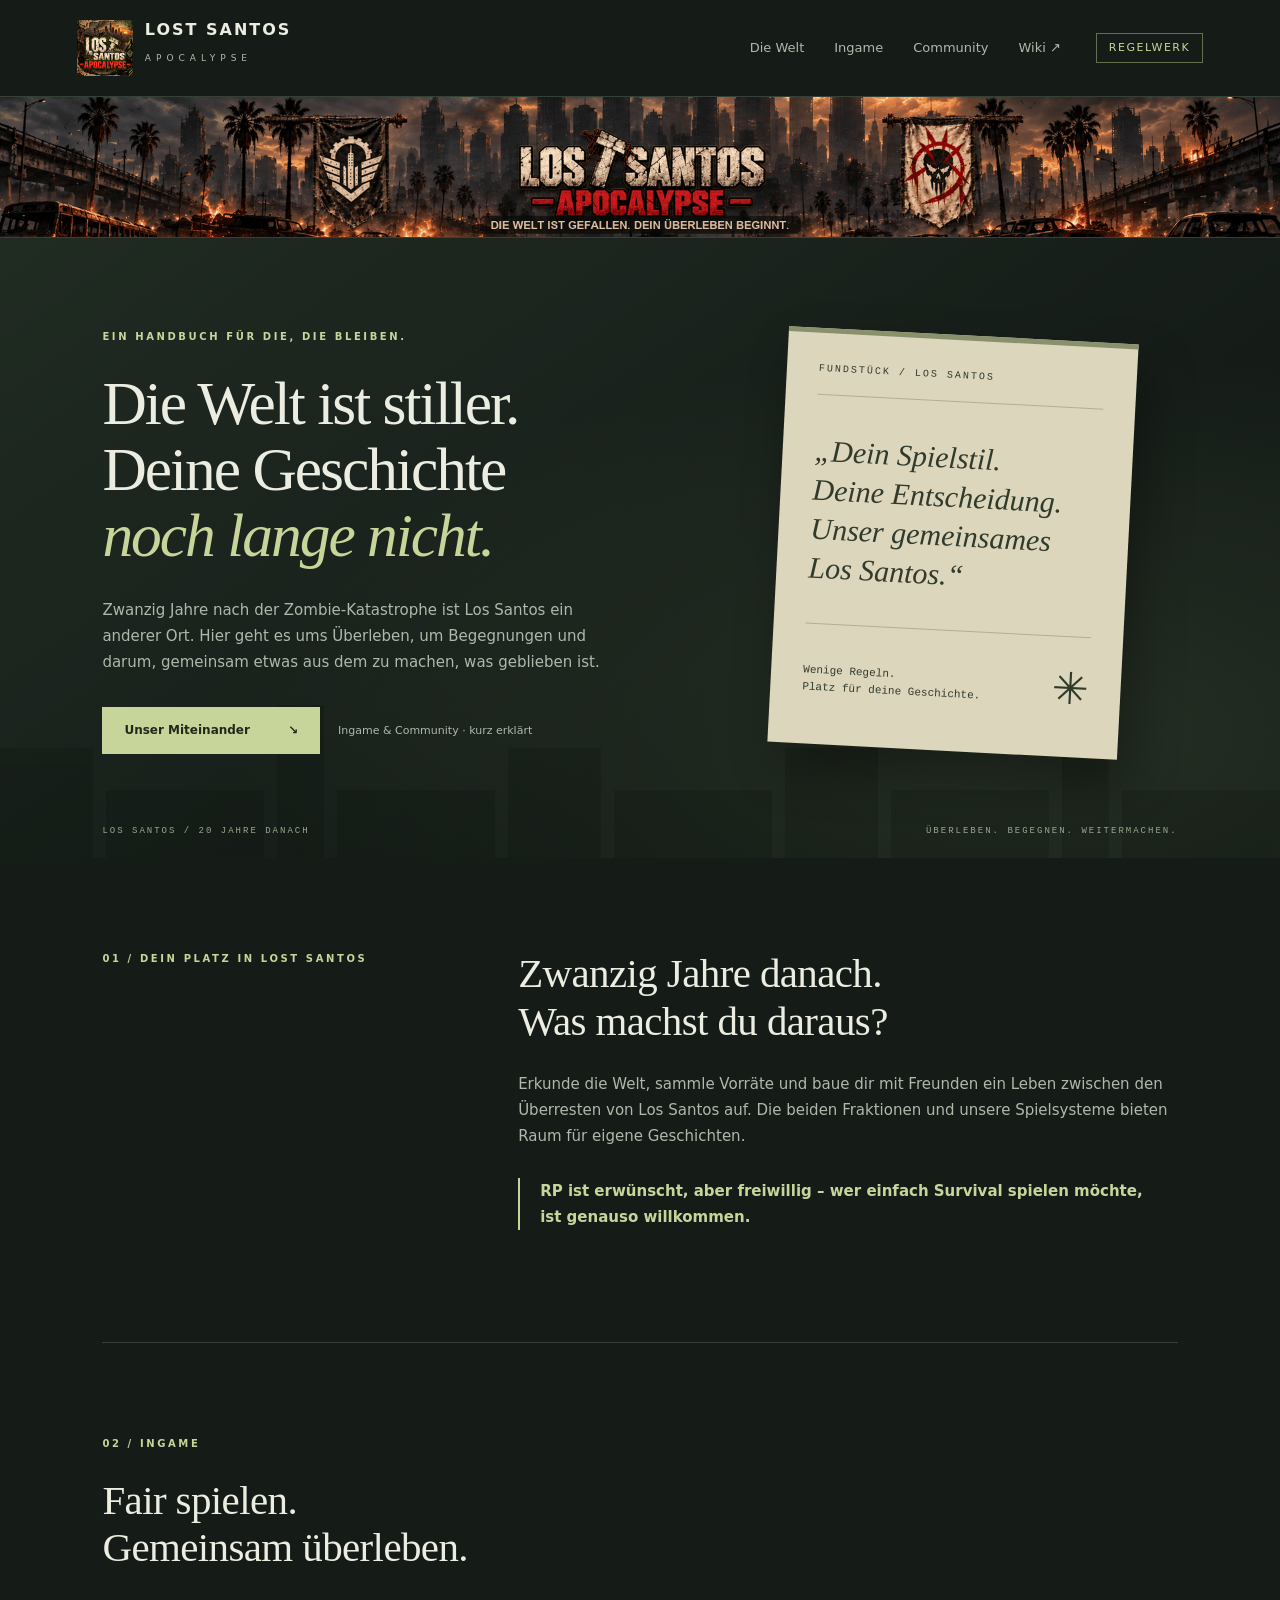
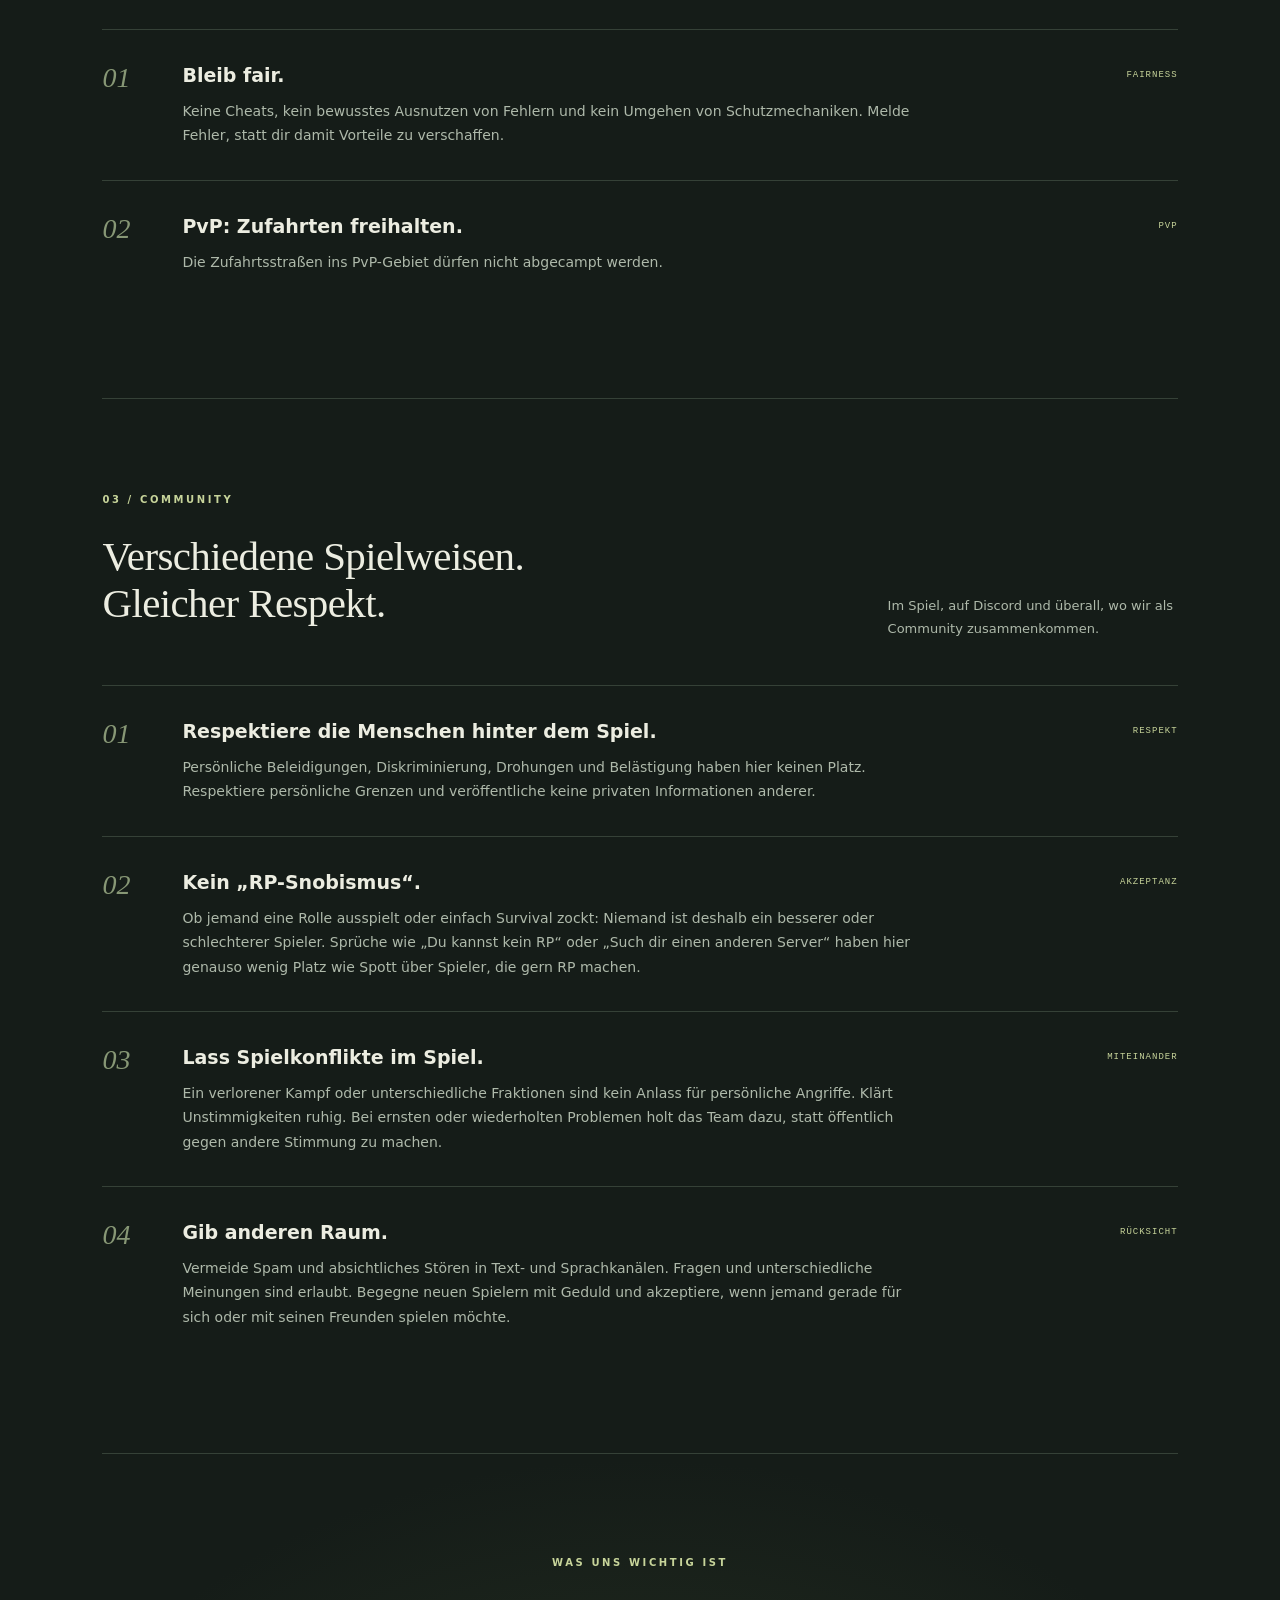
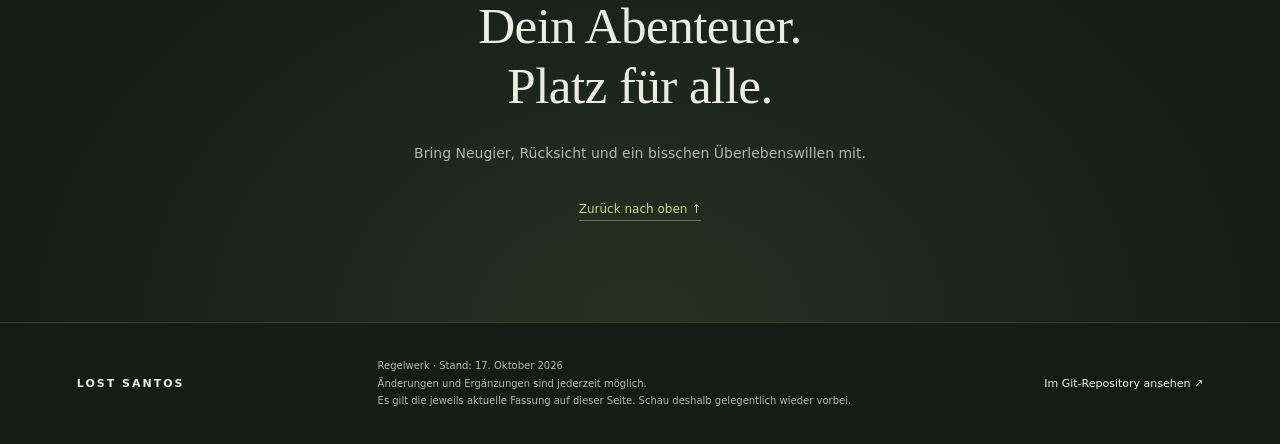
==== commit ab75244b: "Originaldownloads im eingebetteten Handbuch ausblenden" ====
--- a/website/regelwerk/regelwerk.html
+++ b/website/regelwerk/regelwerk.html
@@ -24,6 +24,7 @@
   <title>Das kleine Regelwerk · Lost Santos</title>
   <link rel="stylesheet" href="style.css?v=banners-2">
 <script id="discord:component-embed" type="application/json">{"component":{"accent_color":13096090,"components":[{"items":[{"media":{"url":"https://boreal-code-forge.github.io/LosT---Apocalypse-Server/assets/banners/regelwerk.png"},"description":"Lost Santos Apocalypse"}],"type":12},{"content":"## Lost Santos · Regelwerk\nSurvival, RP oder beides: Du entscheidest. Gemeinsam spielen, fair bleiben und andere Spielweisen respektieren.","type":10},{"components":[{"url":"https://boreal-code-forge.github.io/LosT---Apocalypse-Server/#ingame","style":5,"label":"Ingame-Regeln","type":2},{"url":"https://boreal-code-forge.github.io/LosT---Apocalypse-Server/#community","style":5,"label":"Community-Regeln","type":2}],"type":1}],"type":17}}</script>
+  <script defer src="assets/ingame.js?v=2"></script>
 </head>
 <body>
   <a class="skip" href="#leitlinien">Direkt zu den Ingame-Regeln</a>
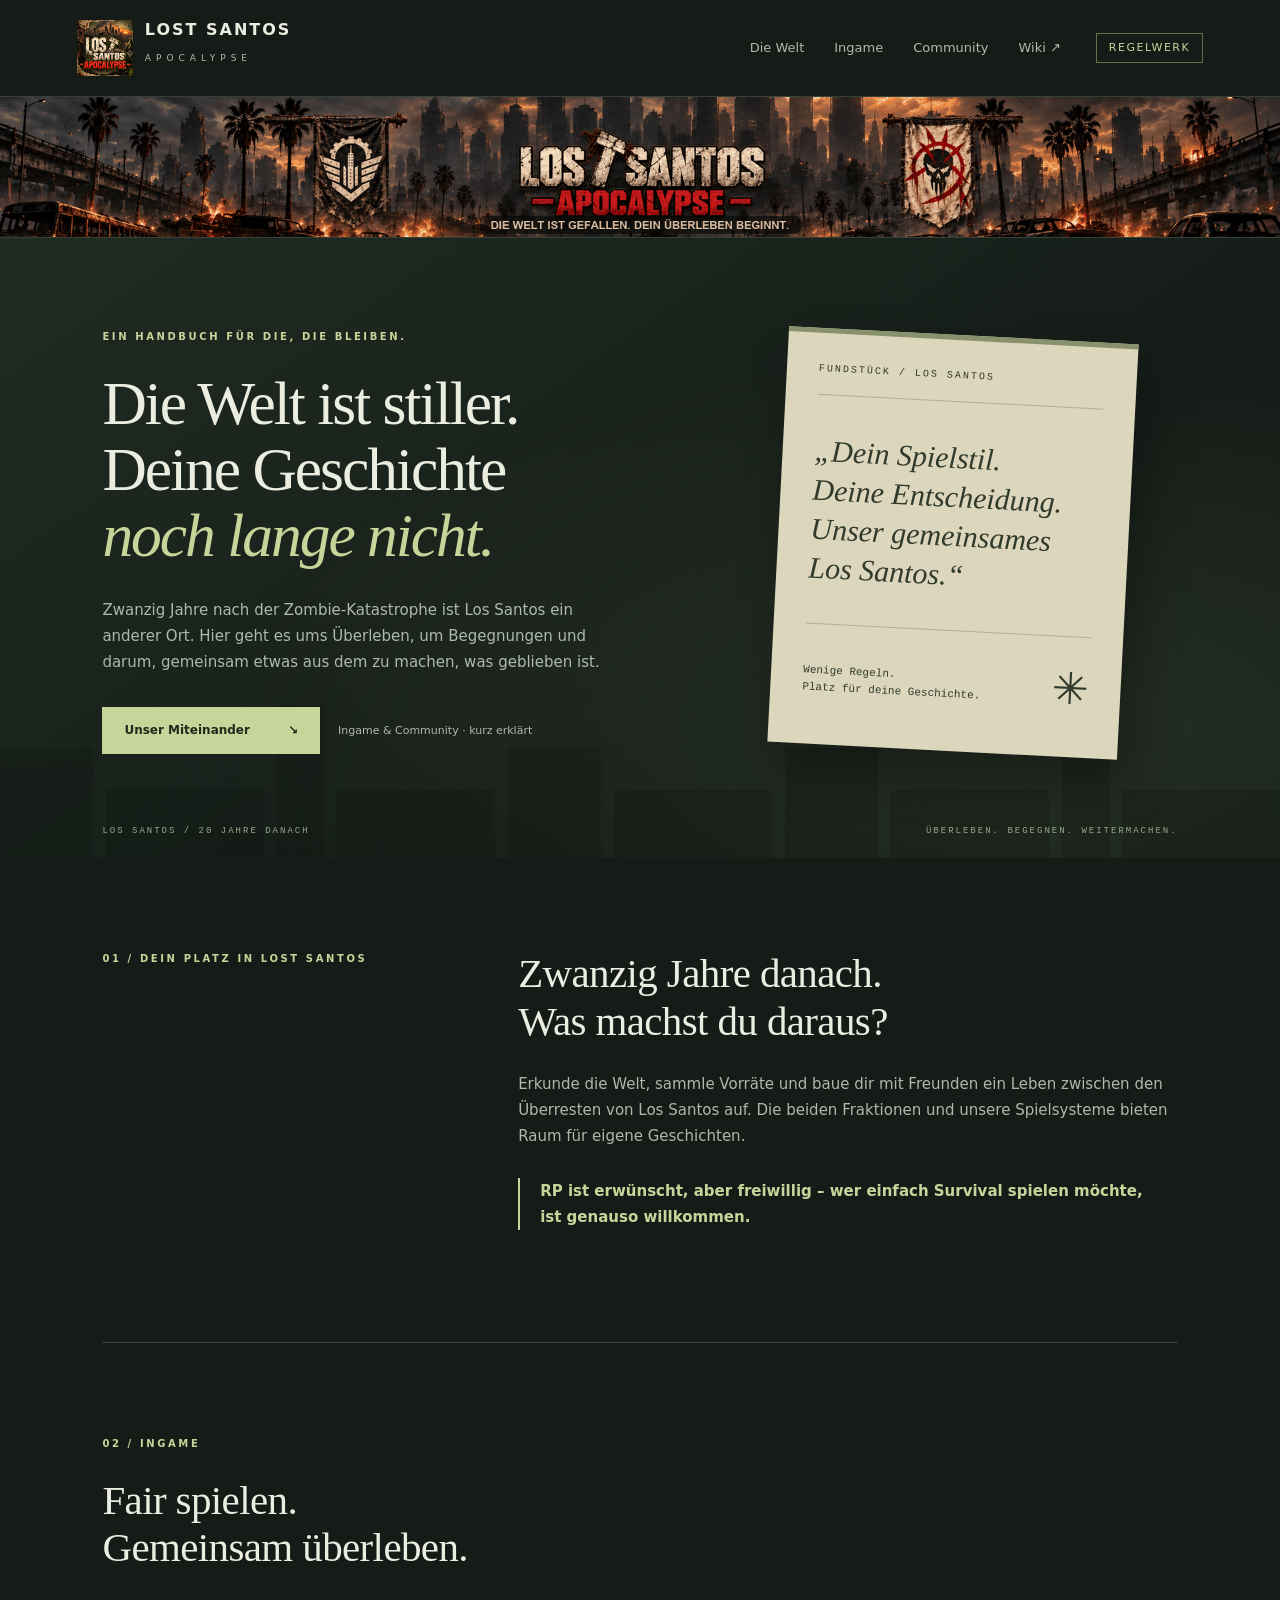
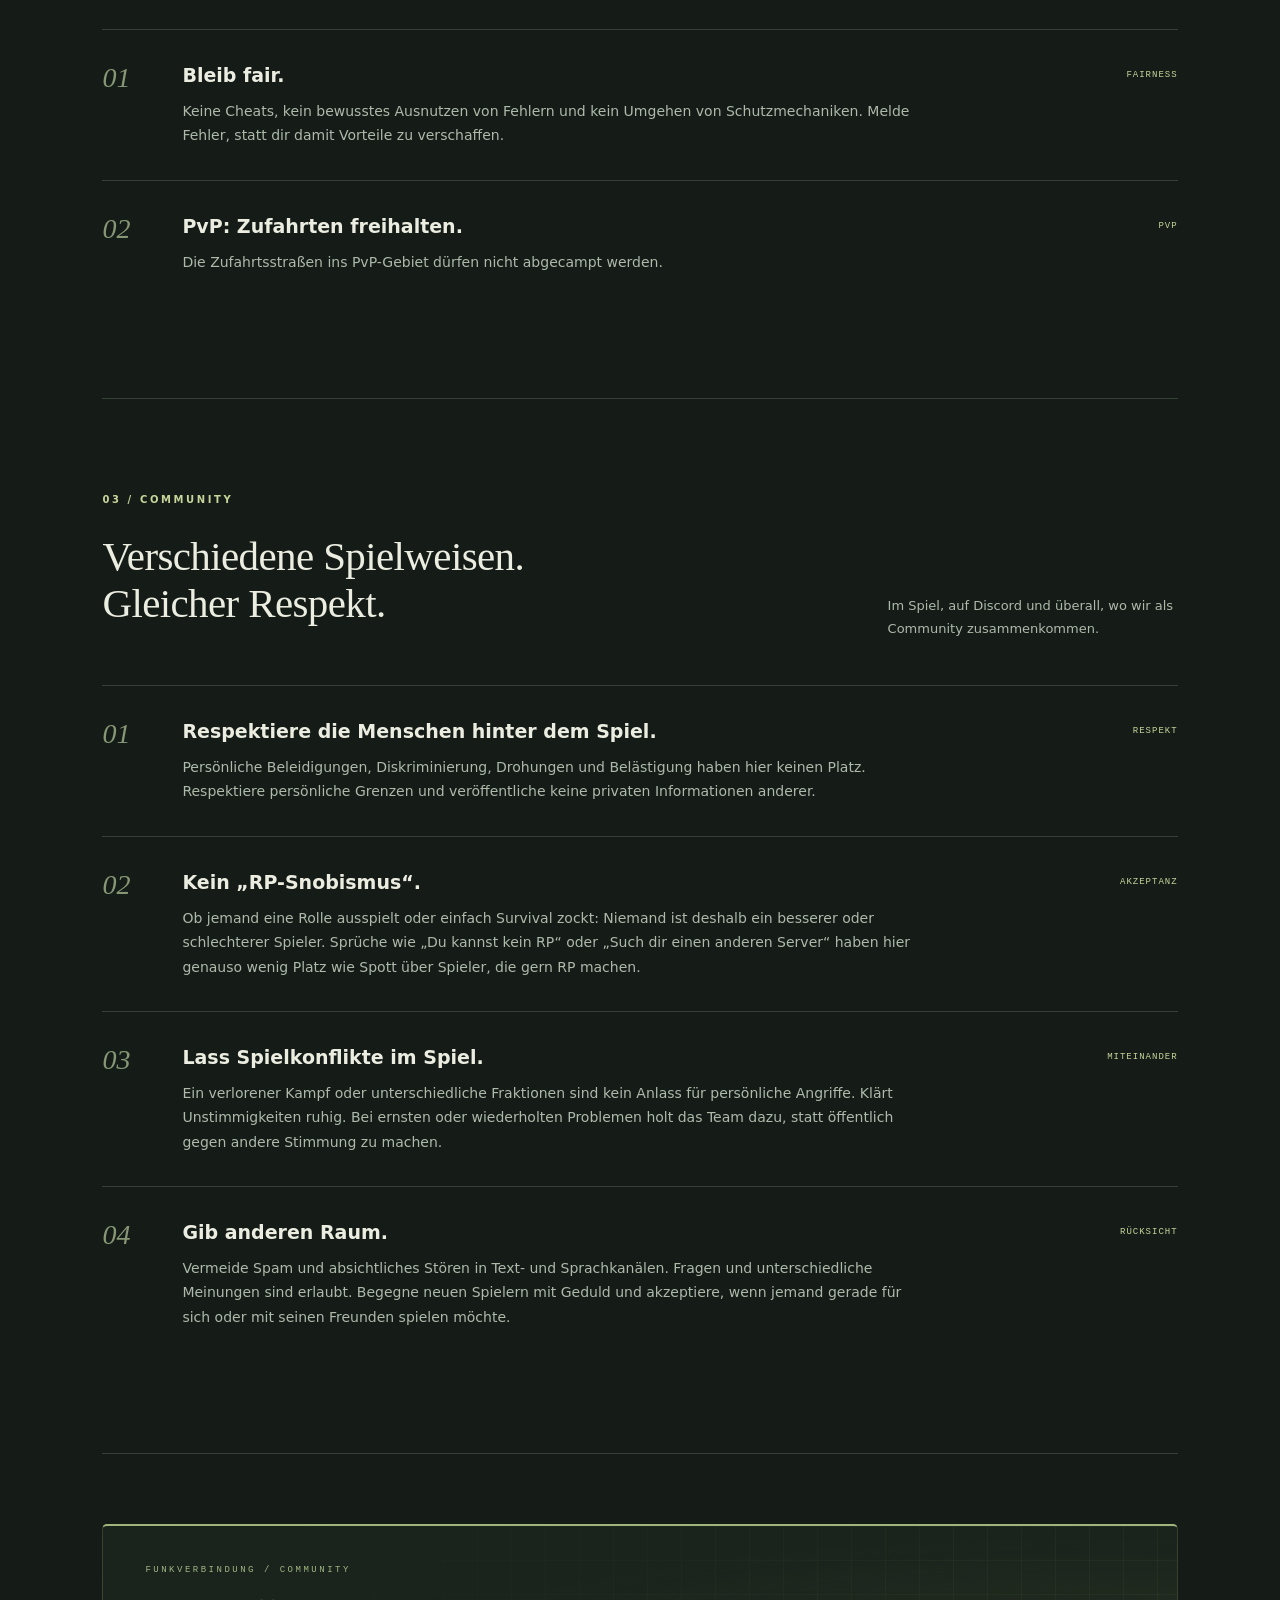
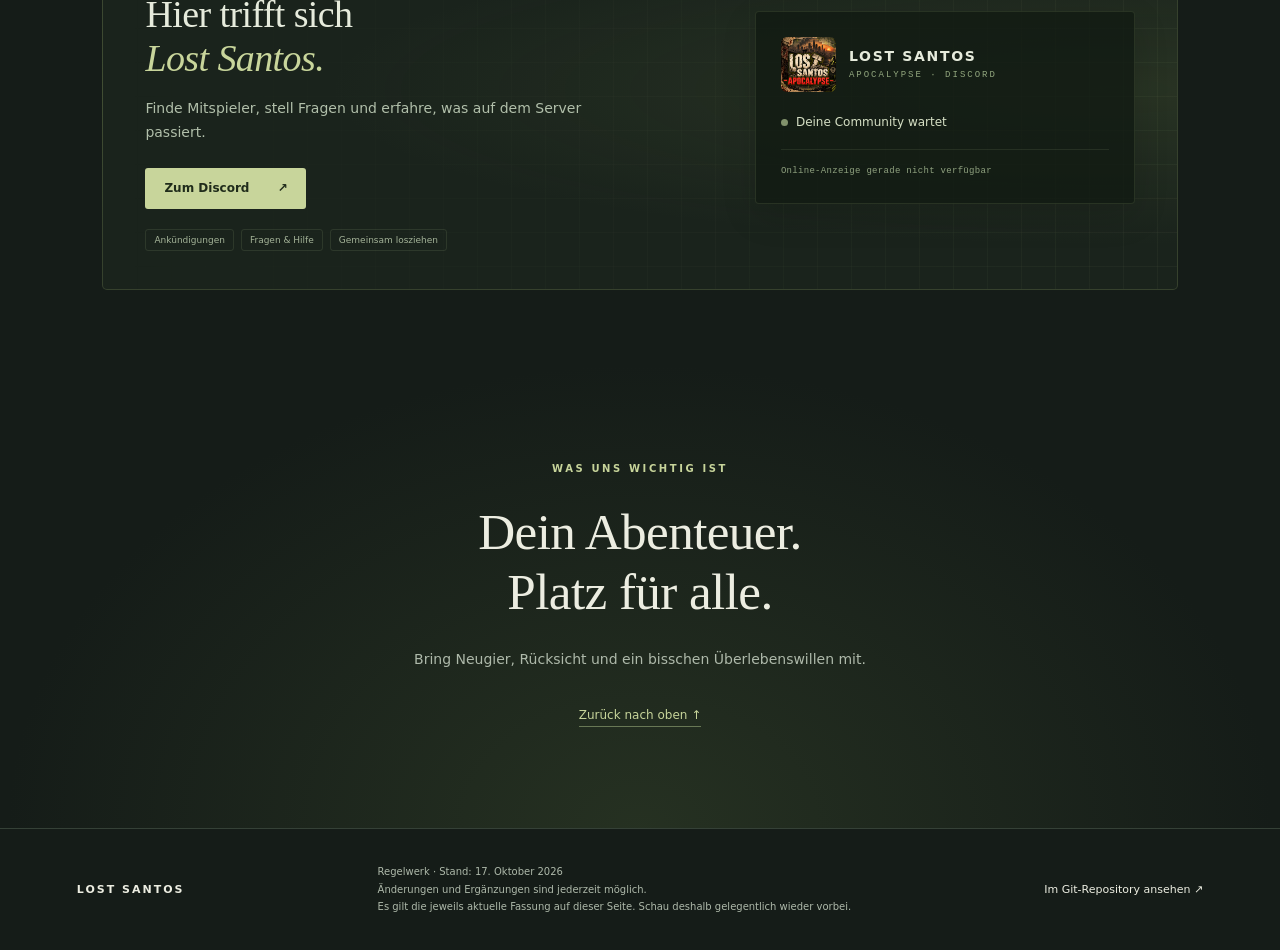
==== commit 168c7113: "Discord-Communitykarte mit Online-Anzeige einbetten" ====
--- a/website/regelwerk/regelwerk.html
+++ b/website/regelwerk/regelwerk.html
@@ -25,6 +25,7 @@
   <link rel="stylesheet" href="style.css?v=banners-2">
 <script id="discord:component-embed" type="application/json">{"component":{"accent_color":13096090,"components":[{"items":[{"media":{"url":"https://boreal-code-forge.github.io/LosT---Apocalypse-Server/assets/banners/regelwerk.png"},"description":"Lost Santos Apocalypse"}],"type":12},{"content":"## Lost Santos · Regelwerk\nSurvival, RP oder beides: Du entscheidest. Gemeinsam spielen, fair bleiben und andere Spielweisen respektieren.","type":10},{"components":[{"url":"https://boreal-code-forge.github.io/LosT---Apocalypse-Server/#ingame","style":5,"label":"Ingame-Regeln","type":2},{"url":"https://boreal-code-forge.github.io/LosT---Apocalypse-Server/#community","style":5,"label":"Community-Regeln","type":2}],"type":1}],"type":17}}</script>
   <script defer src="assets/ingame.js?v=2"></script>
+<link rel="stylesheet" href="assets/discord-widget.css?v=1"><script defer src="assets/discord-widget.js?v=1"></script>
 </head>
 <body>
   <a class="skip" href="#leitlinien">Direkt zu den Ingame-Regeln</a>
@@ -65,6 +66,7 @@
         <article><span class="number">04</span><div><h3>Gib anderen Raum.</h3><p>Vermeide Spam und absichtliches Stören in Text- und Sprachkanälen. Fragen und unterschiedliche Meinungen sind erlaubt. Begegne neuen Spielern mit Geduld und akzeptiere, wenn jemand gerade für sich oder mit seinen Freunden spielen möchte.</p></div><span class="rule-tag">RÜCKSICHT</span></article>
       </div>
     </section>
+    <section id="discord" class="ls-discord" data-discord-community aria-label="Lost Santos auf Discord"><div><p class="dc-kicker">FUNKVERBINDUNG / COMMUNITY</p><h2>Hier trifft sich<br><em>Lost Santos.</em></h2><p class="dc-copy">Finde Mitspieler, stell Fragen und erfahre, was auf dem Server passiert.</p><a class="dc-join" data-discord-join href="https://discord.com/invite/GADMFEZS" target="_blank" rel="noopener noreferrer">Zum Discord <span aria-hidden="true">↗</span></a><div class="dc-tags"><span>Ankündigungen</span><span>Fragen &amp; Hilfe</span><span>Gemeinsam losziehen</span></div></div><div class="dc-panel"><div class="dc-identity"><img class="dc-logo" src="assets/logo.png" width="55" height="55" alt="" loading="lazy"><div><strong>LOST SANTOS</strong><small>APOCALYPSE · DISCORD</small></div></div><div class="dc-presence"><span class="dc-dot" aria-hidden="true"></span><span data-discord-count role="status">Deine Community wartet</span></div><div class="dc-avatars" data-discord-avatars aria-hidden="true"></div><small class="dc-updated" data-discord-updated>Online-Anzeige wird geladen …</small></div></section>
     <section class="closing"><p class="eyebrow">WAS UNS WICHTIG IST</p><h2>Dein Abenteuer.<br>Platz für alle.</h2><p>Bring Neugier, Rücksicht und ein bisschen Überlebenswillen mit.</p><a href="#titel">Zurück nach oben ↑</a></section>
   </main>
   <footer><a class="footer-brand" href="#">LOST SANTOS</a><p>Regelwerk · Stand: 17. Oktober 2026<br>Änderungen und Ergänzungen sind jederzeit möglich.<br>Es gilt die jeweils aktuelle Fassung auf dieser Seite. Schau deshalb gelegentlich wieder vorbei.</p><a href="https://github.com/Boreal-Code-Forge/LosT---Apocalypse-Server/tree/main/website/regelwerk">Im Git-Repository ansehen ↗</a></footer>
--- a/website/regelwerk/assets/discord-widget.css
+++ b/website/regelwerk/assets/discord-widget.css
@@ -0,0 +1 @@
+.ls-discord[hidden]{display:none!important}.ls-discord{--dc-accent:#c8d59b;position:relative;isolation:isolate;display:grid;grid-template-columns:minmax(0,1.2fr) minmax(230px,.8fr);gap:40px;align-items:center;max-width:1120px;width:84%;margin:70px auto;padding:38px 42px;overflow:hidden;background:radial-gradient(ellipse at 94% 45%,#66794430,transparent 55%),#1a231c;border:1px solid #9daf6f38;border-top:2px solid #a0b57c;border-radius:5px;color:#e6ebdc}.ls-discord:before{content:"";position:absolute;inset:0;z-index:-1;background-image:linear-gradient(#9eaf7710 1px,transparent 1px),linear-gradient(90deg,#9eaf7710 1px,transparent 1px);background-size:34px 34px;mask-image:linear-gradient(90deg,transparent,#000)}.ls-discord .dc-kicker{font:9px/1.4 monospace;letter-spacing:2.5px;color:#a1b683;margin:0 0 16px}.ls-discord h2{font:38px/1.15 Georgia,serif;letter-spacing:-.6px;margin:0 0 17px;color:#e6ebdc}.ls-discord h2 em{font-weight:400;color:var(--dc-accent)}.ls-discord .dc-copy{color:#b1bfaa;font:14px/1.7 system-ui,sans-serif;max-width:440px;margin:0 0 23px}.ls-discord .dc-join{display:inline-flex;gap:28px;align-items:center;padding:12px 19px;background:var(--dc-accent);color:#202c1b;font:700 12px/1.4 system-ui,sans-serif;border-radius:3px;text-decoration:none}.ls-discord .dc-join:hover{background:#e0e9bc}.ls-discord .dc-join:focus-visible{outline:3px solid #e6ebdc;outline-offset:4px}.ls-discord .dc-panel{position:relative;padding:25px;background:#111a13c9;border:1px solid #8b9c672c;border-radius:4px;box-shadow:0 12px 35px #0002;min-width:0}.ls-discord .dc-identity{display:flex;align-items:center;gap:13px}.ls-discord .dc-logo{width:55px;height:55px;border-radius:6px;object-fit:contain}.ls-discord .dc-identity strong{display:block;font:800 14px/1.4 system-ui,sans-serif;letter-spacing:1.7px}.ls-discord .dc-identity small{display:block;font:9px/1.5 monospace;color:#92a77e;letter-spacing:2px;margin-top:3px}.ls-discord .dc-presence{display:flex;align-items:center;gap:8px;margin-top:22px;color:#d5dfc4;font:12px/1.4 system-ui,sans-serif}.ls-discord .dc-dot{width:7px;height:7px;border-radius:50%;background:#82926c;flex-shrink:0}.ls-discord[data-state=online] .dc-dot{background:#7bb86d;box-shadow:0 0 10px #7bb86d55}.ls-discord .dc-avatars{display:flex;min-height:42px;align-items:center;padding-left:7px;margin-top:15px}.ls-discord .dc-avatars:empty{display:none}.ls-discord .dc-avatars img{width:42px;height:42px;border:3px solid #172019;border-radius:50%;margin-left:-7px;object-fit:cover;background:#293425}.ls-discord .dc-updated{display:block;border-top:1px solid #92a57824;padding-top:15px;margin-top:18px;font:9px/1.5 monospace;color:#8fa17f;letter-spacing:.3px}.ls-discord .dc-tags{display:flex;flex-wrap:wrap;gap:7px;margin-top:20px}.ls-discord .dc-tags span{padding:4px 8px;border:1px solid #82976c30;border-radius:3px;color:#a4b398;font:9px/1.4 system-ui,sans-serif}.wiki-footer~.ls-discord{margin-top:30px}main .ls-discord.dc-wiki{width:100%;margin:48px 0 0;padding:30px;gap:25px}.ls-discord.dc-wiki h2{font-size:32px}@media(max-width:800px){.ls-discord,main .ls-discord.dc-wiki{grid-template-columns:1fr;padding:26px;gap:25px}.ls-discord h2{font-size:33px}.ls-discord .dc-panel{padding:20px}.ls-discord{margin:45px auto}}@media print{.ls-discord{display:none}}
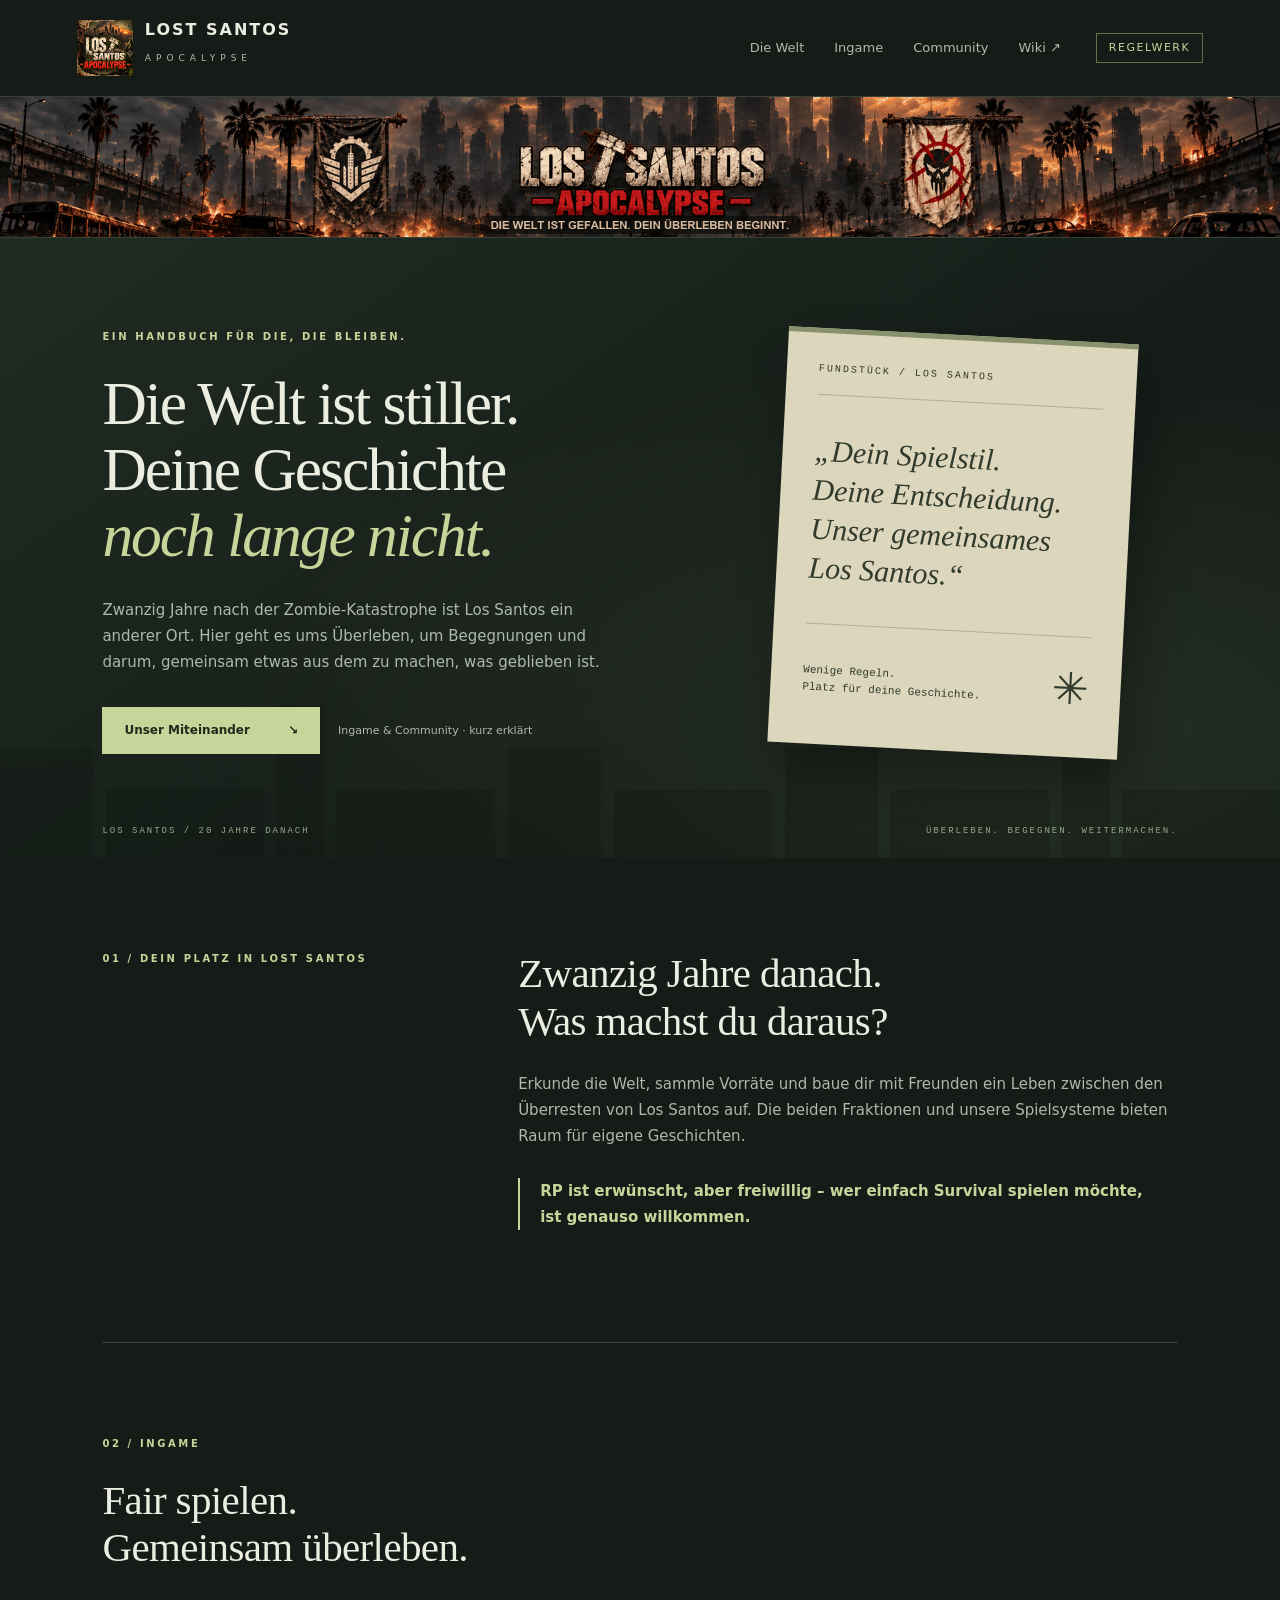
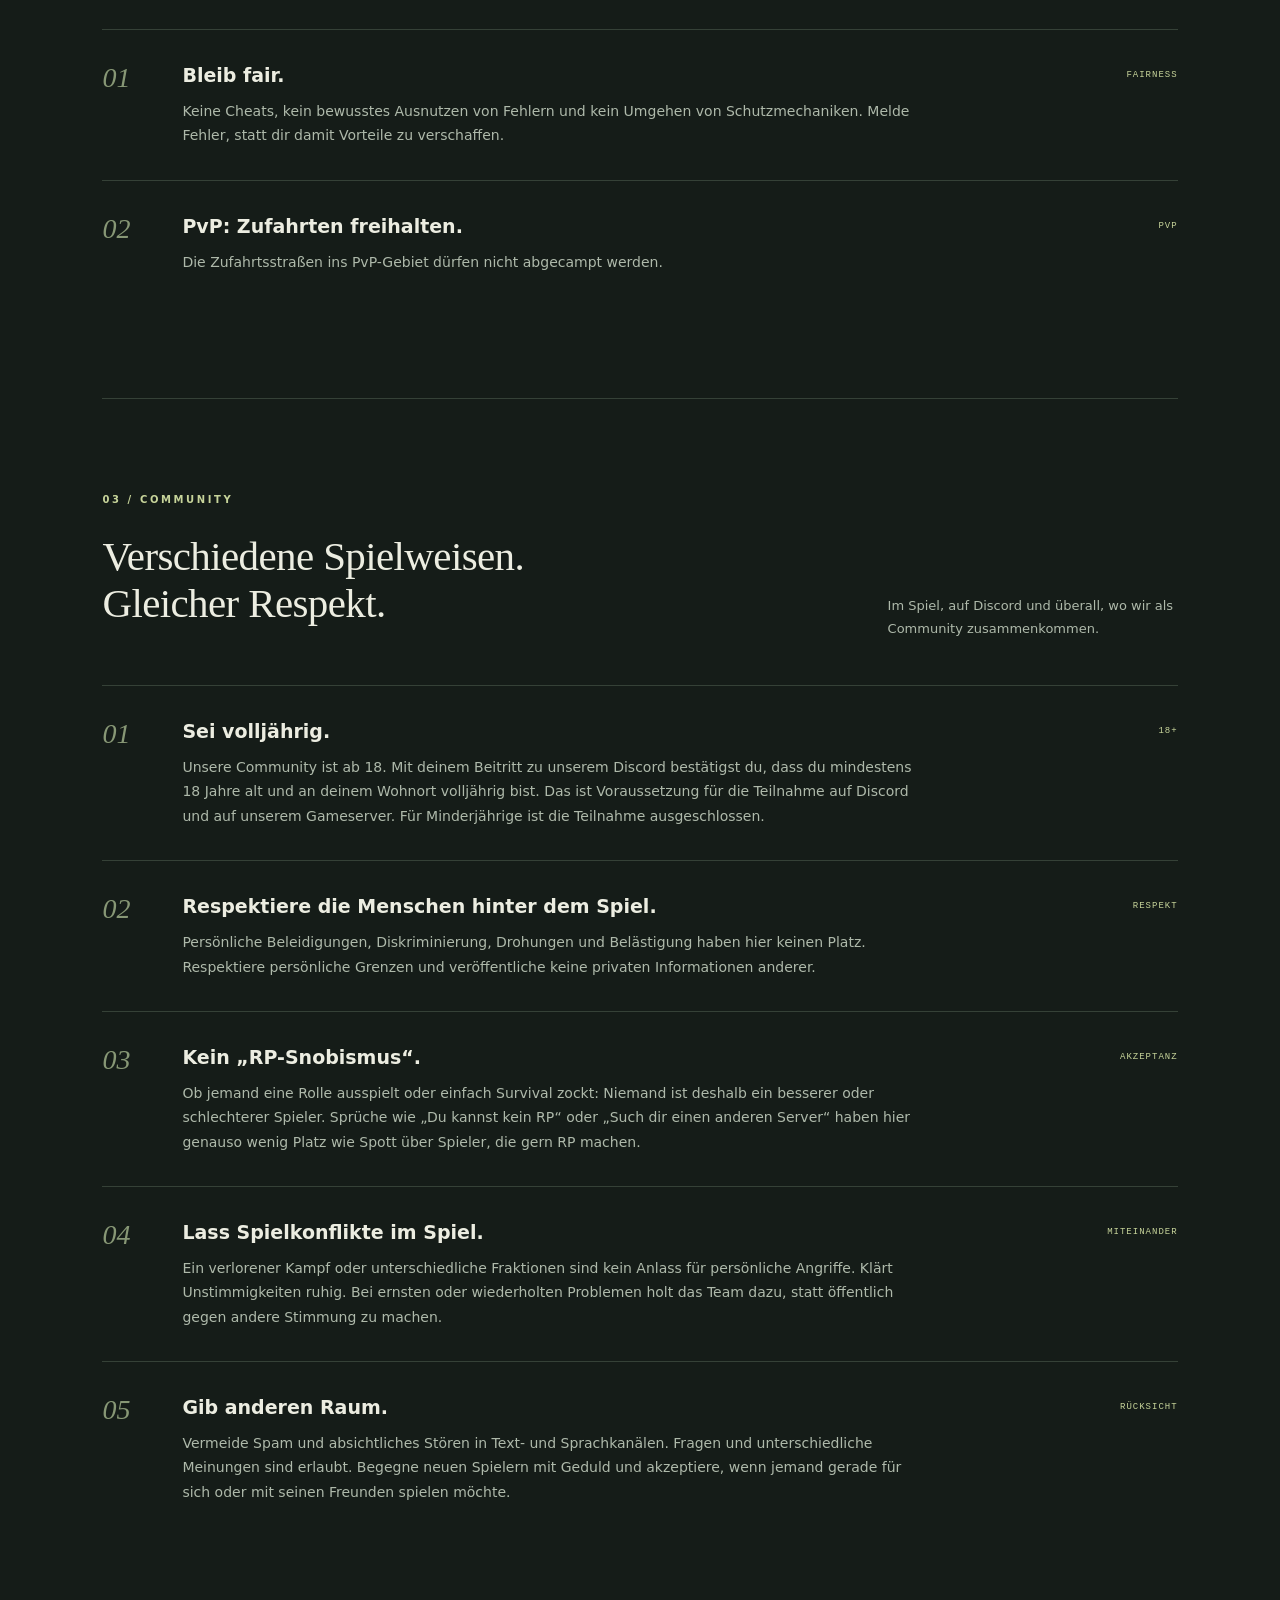
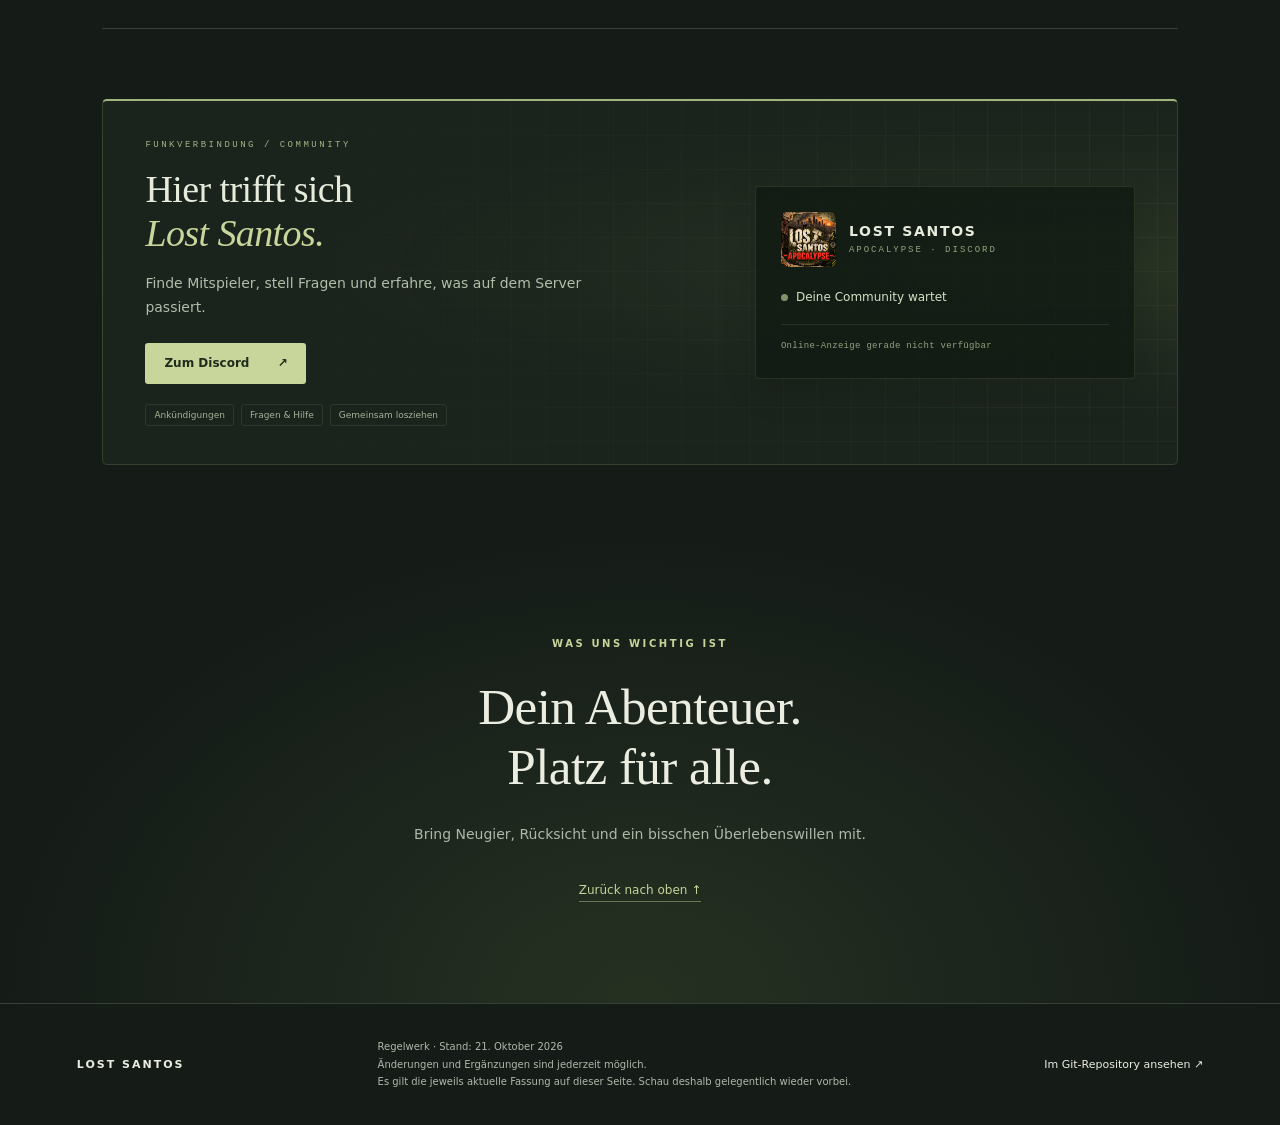
==== commit f34d41f6: "Volljährigkeit beim Discord-Beitritt als erste Community-Regel ergänzen" ====
--- a/website/regelwerk/regelwerk.html
+++ b/website/regelwerk/regelwerk.html
@@ -60,15 +60,16 @@
     </section>
     <section class="rules section" id="community"><div class="section-heading"><div><p class="eyebrow">03 / COMMUNITY</p><h2>Verschiedene Spielweisen.<br>Gleicher Respekt.</h2></div><p>Im Spiel, auf Discord und überall, wo wir als Community zusammenkommen.</p></div>
       <div class="rule-list">
-        <article><span class="number">01</span><div><h3>Respektiere die Menschen hinter dem Spiel.</h3><p>Persönliche Beleidigungen, Diskriminierung, Drohungen und Belästigung haben hier keinen Platz. Respektiere persönliche Grenzen und veröffentliche keine privaten Informationen anderer.</p></div><span class="rule-tag">RESPEKT</span></article>
-        <article><span class="number">02</span><div><h3>Kein „RP-Snobismus“.</h3><p>Ob jemand eine Rolle ausspielt oder einfach Survival zockt: Niemand ist deshalb ein besserer oder schlechterer Spieler. Sprüche wie „Du kannst kein RP“ oder „Such dir einen anderen Server“ haben hier genauso wenig Platz wie Spott über Spieler, die gern RP machen.</p></div><span class="rule-tag">AKZEPTANZ</span></article>
-        <article><span class="number">03</span><div><h3>Lass Spielkonflikte im Spiel.</h3><p>Ein verlorener Kampf oder unterschiedliche Fraktionen sind kein Anlass für persönliche Angriffe. Klärt Unstimmigkeiten ruhig. Bei ernsten oder wiederholten Problemen holt das Team dazu, statt öffentlich gegen andere Stimmung zu machen.</p></div><span class="rule-tag">MITEINANDER</span></article>
-        <article><span class="number">04</span><div><h3>Gib anderen Raum.</h3><p>Vermeide Spam und absichtliches Stören in Text- und Sprachkanälen. Fragen und unterschiedliche Meinungen sind erlaubt. Begegne neuen Spielern mit Geduld und akzeptiere, wenn jemand gerade für sich oder mit seinen Freunden spielen möchte.</p></div><span class="rule-tag">RÜCKSICHT</span></article>
+        <article><span class="number">01</span><div><h3>Sei volljährig.</h3><p>Unsere Community ist ab 18. Mit deinem Beitritt zu unserem Discord bestätigst du, dass du mindestens 18 Jahre alt und an deinem Wohnort volljährig bist. Das ist Voraussetzung für die Teilnahme auf Discord und auf unserem Gameserver. Für Minderjährige ist die Teilnahme ausgeschlossen.</p></div><span class="rule-tag">18+</span></article>
+        <article><span class="number">02</span><div><h3>Respektiere die Menschen hinter dem Spiel.</h3><p>Persönliche Beleidigungen, Diskriminierung, Drohungen und Belästigung haben hier keinen Platz. Respektiere persönliche Grenzen und veröffentliche keine privaten Informationen anderer.</p></div><span class="rule-tag">RESPEKT</span></article>
+        <article><span class="number">03</span><div><h3>Kein „RP-Snobismus“.</h3><p>Ob jemand eine Rolle ausspielt oder einfach Survival zockt: Niemand ist deshalb ein besserer oder schlechterer Spieler. Sprüche wie „Du kannst kein RP“ oder „Such dir einen anderen Server“ haben hier genauso wenig Platz wie Spott über Spieler, die gern RP machen.</p></div><span class="rule-tag">AKZEPTANZ</span></article>
+        <article><span class="number">04</span><div><h3>Lass Spielkonflikte im Spiel.</h3><p>Ein verlorener Kampf oder unterschiedliche Fraktionen sind kein Anlass für persönliche Angriffe. Klärt Unstimmigkeiten ruhig. Bei ernsten oder wiederholten Problemen holt das Team dazu, statt öffentlich gegen andere Stimmung zu machen.</p></div><span class="rule-tag">MITEINANDER</span></article>
+        <article><span class="number">05</span><div><h3>Gib anderen Raum.</h3><p>Vermeide Spam und absichtliches Stören in Text- und Sprachkanälen. Fragen und unterschiedliche Meinungen sind erlaubt. Begegne neuen Spielern mit Geduld und akzeptiere, wenn jemand gerade für sich oder mit seinen Freunden spielen möchte.</p></div><span class="rule-tag">RÜCKSICHT</span></article>
       </div>
     </section>
     <section id="discord" class="ls-discord" data-discord-community aria-label="Lost Santos auf Discord"><div><p class="dc-kicker">FUNKVERBINDUNG / COMMUNITY</p><h2>Hier trifft sich<br><em>Lost Santos.</em></h2><p class="dc-copy">Finde Mitspieler, stell Fragen und erfahre, was auf dem Server passiert.</p><a class="dc-join" data-discord-join href="https://discord.com/invite/GADMFEZS" target="_blank" rel="noopener noreferrer">Zum Discord <span aria-hidden="true">↗</span></a><div class="dc-tags"><span>Ankündigungen</span><span>Fragen &amp; Hilfe</span><span>Gemeinsam losziehen</span></div></div><div class="dc-panel"><div class="dc-identity"><img class="dc-logo" src="assets/logo.png" width="55" height="55" alt="" loading="lazy"><div><strong>LOST SANTOS</strong><small>APOCALYPSE · DISCORD</small></div></div><div class="dc-presence"><span class="dc-dot" aria-hidden="true"></span><span data-discord-count role="status">Deine Community wartet</span></div><div class="dc-avatars" data-discord-avatars aria-hidden="true"></div><small class="dc-updated" data-discord-updated>Online-Anzeige wird geladen …</small></div></section>
     <section class="closing"><p class="eyebrow">WAS UNS WICHTIG IST</p><h2>Dein Abenteuer.<br>Platz für alle.</h2><p>Bring Neugier, Rücksicht und ein bisschen Überlebenswillen mit.</p><a href="#titel">Zurück nach oben ↑</a></section>
   </main>
-  <footer><a class="footer-brand" href="#">LOST SANTOS</a><p>Regelwerk · Stand: 17. Oktober 2026<br>Änderungen und Ergänzungen sind jederzeit möglich.<br>Es gilt die jeweils aktuelle Fassung auf dieser Seite. Schau deshalb gelegentlich wieder vorbei.</p><a href="https://github.com/Boreal-Code-Forge/LosT---Apocalypse-Server/tree/main/website/regelwerk">Im Git-Repository ansehen ↗</a></footer>
+  <footer><a class="footer-brand" href="#">LOST SANTOS</a><p>Regelwerk · Stand: 21. Oktober 2026<br>Änderungen und Ergänzungen sind jederzeit möglich.<br>Es gilt die jeweils aktuelle Fassung auf dieser Seite. Schau deshalb gelegentlich wieder vorbei.</p><a href="https://github.com/Boreal-Code-Forge/LosT---Apocalypse-Server/tree/main/website/regelwerk">Im Git-Repository ansehen ↗</a></footer>
 </body>
 </html>
